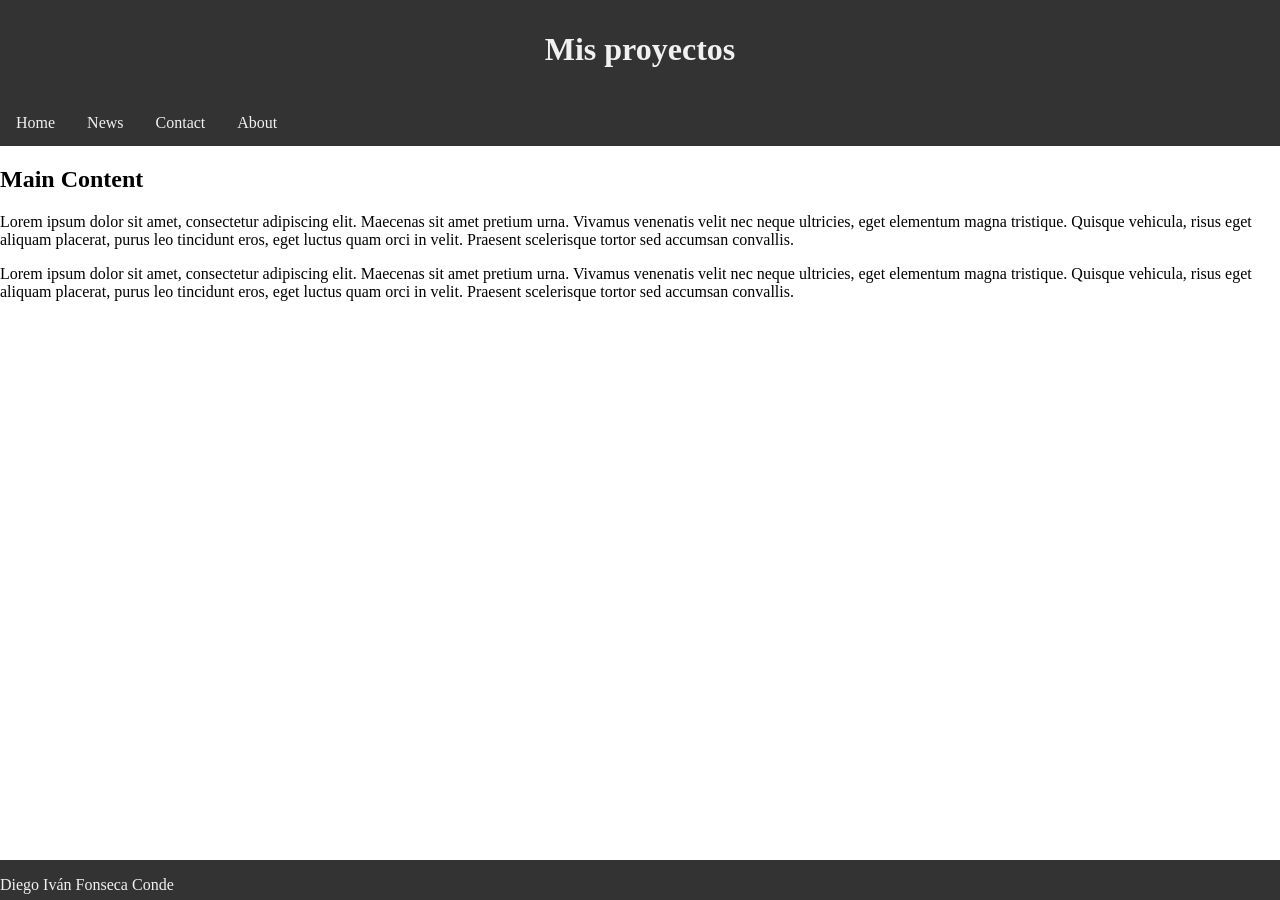
==== index.html @ 1ff80914 "Add files via upload" ====
<!DOCTYPE html>
<html>

<head>
    <meta charset="utf-8">
    <meta name="viewport" content="width=device-width, initial-scale=1">
    <link rel="stylesheet" href="style.css">
</head>

<body>

    <header>
        <h1>Mis proyectos</h1>
    </header>

    <ul class="topnav">
        <li><a href="#">Home</a></li>
        <li><a href="#">News</a></li>
        <li><a href="#">Contact</a></li>
        <li><a href="#">About</a></li>
    </ul>
    <div>
        <h2>Main Content</h2>
        <p>Lorem ipsum dolor sit amet, consectetur adipiscing elit. Maecenas sit amet pretium urna. Vivamus venenatis
            velit nec neque ultricies, eget elementum magna tristique. Quisque vehicula, risus eget aliquam placerat,
            purus leo tincidunt eros, eget luctus quam orci in velit. Praesent scelerisque tortor sed accumsan
            convallis.</p>
        <p>Lorem ipsum dolor sit amet, consectetur adipiscing elit. Maecenas sit amet pretium urna. Vivamus venenatis
            velit nec neque ultricies, eget elementum magna tristique. Quisque vehicula, risus eget aliquam placerat,
            purus leo tincidunt eros, eget luctus quam orci in velit. Praesent scelerisque tortor sed accumsan
            convallis.</p>
    </div>
    <footer>
        <p>Diego Iván Fonseca Conde</p>
    </footer>

</body>

</html>
---- style.css ----
* {
            box-sizing: border-box;
        }

        body {
            margin: 0;
            padding: 0;
        }

        header {
            background-color: #333333;
            color: #f1f1f1;
            padding: 10px;
            text-align: center;
        }

        /* Style the topnav */
        ul.topnav {
            display: flex;
            list-style-type: none;
            margin: 0;
            padding: 0;
            background-color: #333333;
        }

        /* Style links in topnav */
        ul.topnav li a {
            display: block;
            color: #f1f1f1;
            padding: 14px 16px;
            text-decoration: none;
        }

        /* Change color on hover */
        ul.topnav li a:hover {
            background-color: #dddddd;
            color: black;
        }

        /* Style the footer */
        footer {
            position: absolute;
            bottom: 0;
            width: 100%;
            height: 2.5rem;
            background-color: #333333;
            color: #f1f1f1;
            /* altura de pie de página */
        }
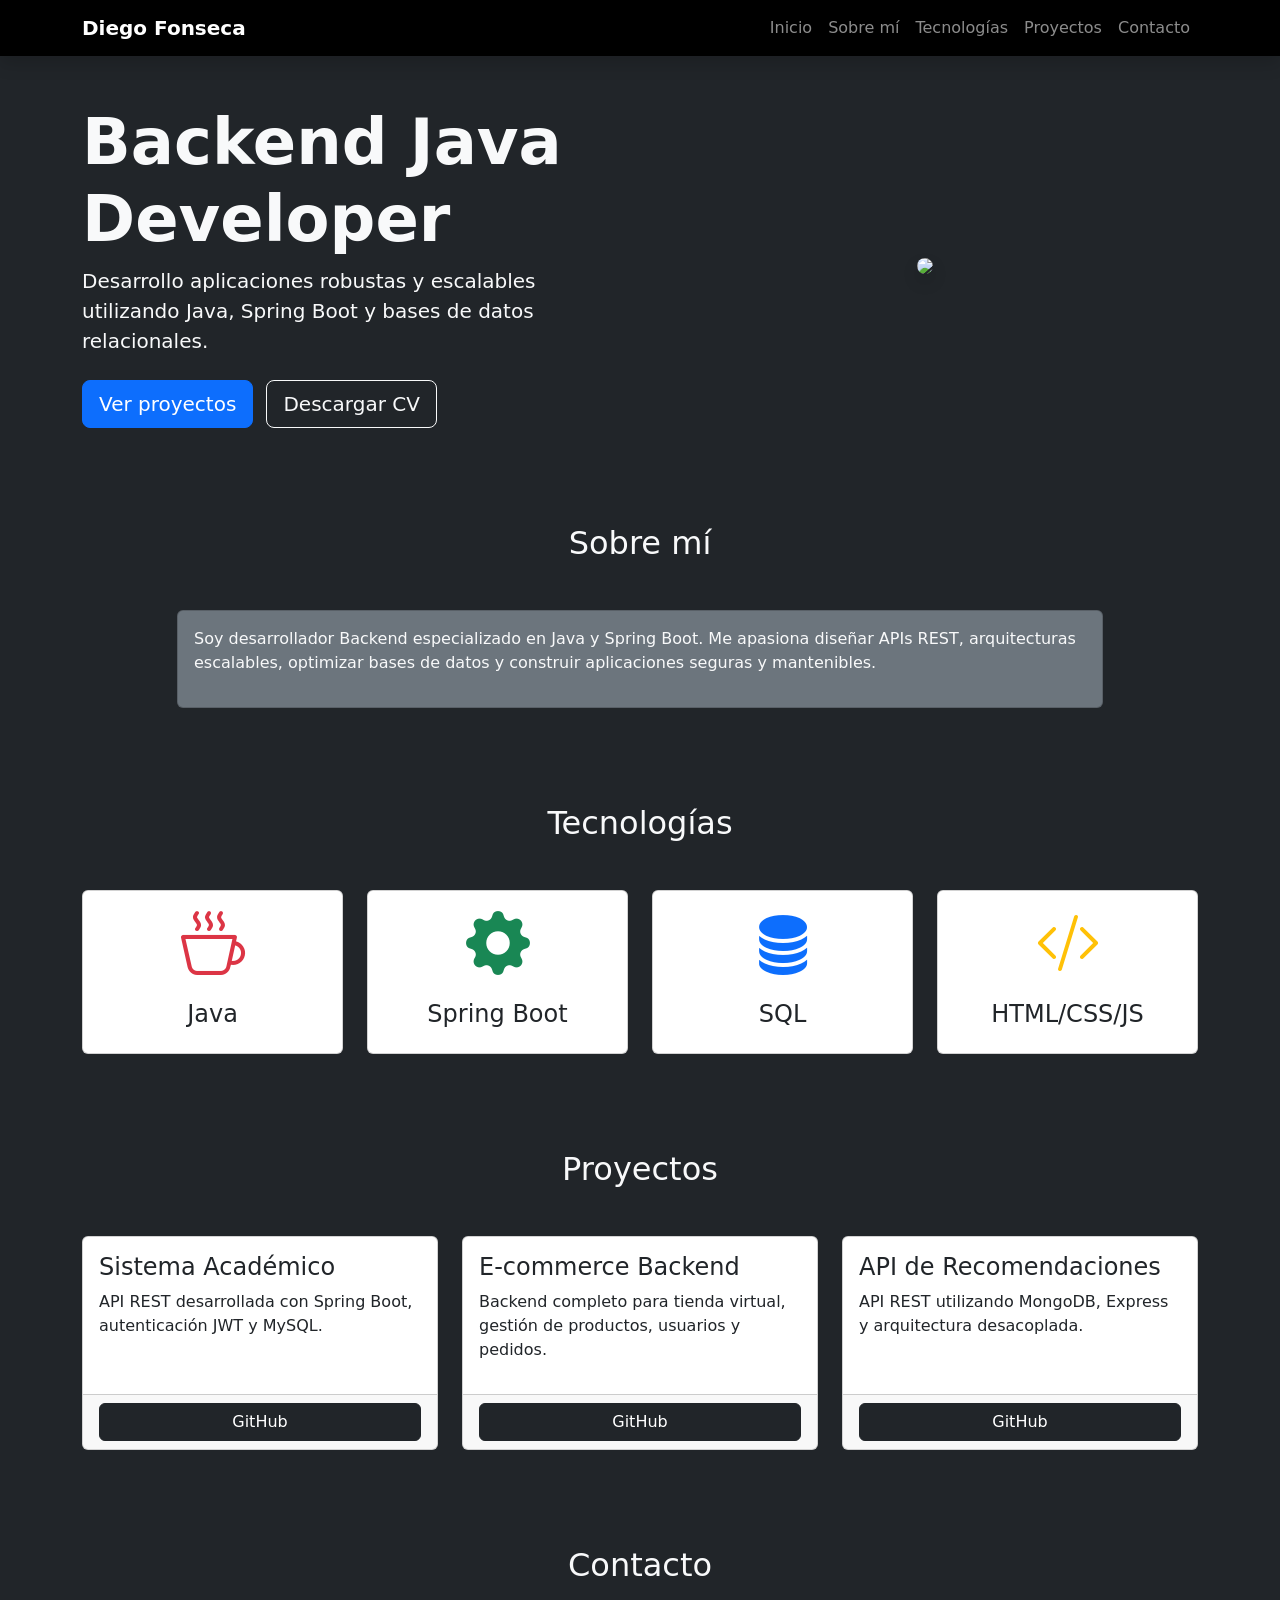
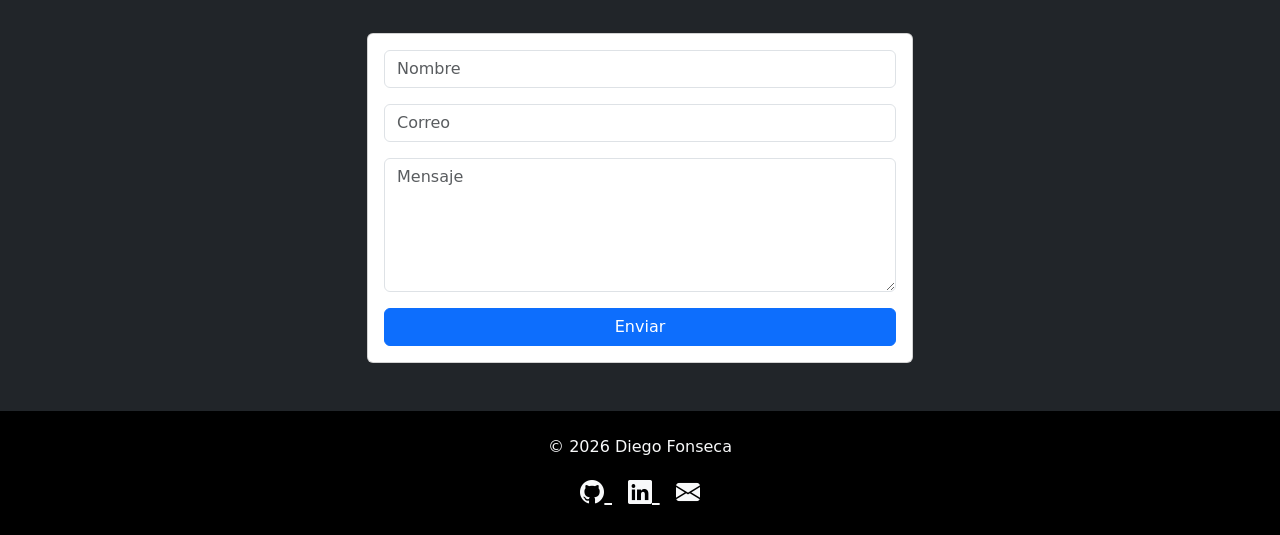
==== commit ec84837a: "prototipo 1" ====
--- a/index.html
+++ b/index.html
@@ -1,39 +1,286 @@
-<!DOCTYPE html>
-<html>
-
-<head>
-    <meta charset="utf-8">
-    <meta name="viewport" content="width=device-width, initial-scale=1">
-    <link rel="stylesheet" href="style.css">
-</head>
-
-<body>
-
-    <header>
-        <h1>Mis proyectos</h1>
-    </header>
-
-    <ul class="topnav">
-        <li><a href="#">Home</a></li>
-        <li><a href="#">News</a></li>
-        <li><a href="#">Contact</a></li>
-        <li><a href="#">About</a></li>
-    </ul>
-    <div>
-        <h2>Main Content</h2>
-        <p>Lorem ipsum dolor sit amet, consectetur adipiscing elit. Maecenas sit amet pretium urna. Vivamus venenatis
-            velit nec neque ultricies, eget elementum magna tristique. Quisque vehicula, risus eget aliquam placerat,
-            purus leo tincidunt eros, eget luctus quam orci in velit. Praesent scelerisque tortor sed accumsan
-            convallis.</p>
-        <p>Lorem ipsum dolor sit amet, consectetur adipiscing elit. Maecenas sit amet pretium urna. Vivamus venenatis
-            velit nec neque ultricies, eget elementum magna tristique. Quisque vehicula, risus eget aliquam placerat,
-            purus leo tincidunt eros, eget luctus quam orci in velit. Praesent scelerisque tortor sed accumsan
-            convallis.</p>
-    </div>
-    <footer>
-        <p>Diego Iván Fonseca Conde</p>
+<!doctype html>
+<html lang="es">
+  <head>
+    <meta charset="UTF-8" />
+    <meta name="viewport" content="width=device-width, initial-scale=1.0" />
+
+    <title>Portafolio | Backend Developer</title>
+
+    <!-- Bootstrap -->
+    <link
+      href="https://cdn.jsdelivr.net/npm/bootstrap@5.3.7/dist/css/bootstrap.min.css"
+      rel="stylesheet"
+    />
+
+    <!-- Bootstrap Icons -->
+    <link
+      rel="stylesheet"
+      href="https://cdn.jsdelivr.net/npm/bootstrap-icons@1.13.1/font/bootstrap-icons.min.css"
+    />
+  </head>
+
+  <body class="bg-dark text-light">
+    <!-- Navbar -->
+
+    <nav class="navbar navbar-expand-lg navbar-dark bg-black sticky-top shadow">
+      <div class="container">
+        <a class="navbar-brand fw-bold" href="#"> Diego Fonseca </a>
+
+        <button
+          class="navbar-toggler"
+          data-bs-toggle="collapse"
+          data-bs-target="#menu"
+        >
+          <span class="navbar-toggler-icon"></span>
+        </button>
+
+        <div class="collapse navbar-collapse" id="menu">
+          <ul class="navbar-nav ms-auto">
+            <li class="nav-item">
+              <a href="#inicio" class="nav-link">Inicio</a>
+            </li>
+
+            <li class="nav-item">
+              <a href="#sobreMi" class="nav-link">Sobre mí</a>
+            </li>
+
+            <li class="nav-item">
+              <a href="#tecnologias" class="nav-link">Tecnologías</a>
+            </li>
+
+            <li class="nav-item">
+              <a href="#proyectos" class="nav-link">Proyectos</a>
+            </li>
+
+            <li class="nav-item">
+              <a href="#contacto" class="nav-link">Contacto</a>
+            </li>
+          </ul>
+        </div>
+      </div>
+    </nav>
+
+    <!-- Hero -->
+
+    <section id="inicio" class="container py-5">
+      <div class="row align-items-center gy-5">
+        <div class="col-lg-6">
+          <h1 class="display-3 fw-bold">Backend Java Developer</h1>
+
+          <p class="lead">
+            Desarrollo aplicaciones robustas y escalables utilizando Java,
+            Spring Boot y bases de datos relacionales.
+          </p>
+
+          <div class="mt-4">
+            <a href="#proyectos" class="btn btn-primary btn-lg me-2">
+              Ver proyectos
+            </a>
+
+            <a href="assets/cv.pdf" class="btn btn-outline-light btn-lg">
+              Descargar CV
+            </a>
+          </div>
+        </div>
+
+        <div class="col-lg-6 text-center">
+          <img
+            src="assets/foto.jpg"
+            class="img-fluid rounded-circle shadow"
+            style="max-width: 300px"
+          />
+        </div>
+      </div>
+    </section>
+
+    <!-- Sobre mi -->
+
+    <section id="sobreMi" class="container py-5">
+      <h2 class="text-center mb-5">Sobre mí</h2>
+
+      <div class="row">
+        <div class="col-lg-10 mx-auto">
+          <div class="card bg-secondary text-light">
+            <div class="card-body">
+              <p>
+                Soy desarrollador Backend especializado en Java y Spring Boot.
+                Me apasiona diseñar APIs REST, arquitecturas escalables,
+                optimizar bases de datos y construir aplicaciones seguras y
+                mantenibles.
+              </p>
+            </div>
+          </div>
+        </div>
+      </div>
+    </section>
+
+    <!-- Tecnologias -->
+
+    <section id="tecnologias" class="container py-5">
+      <h2 class="text-center mb-5">Tecnologías</h2>
+
+      <div class="row g-4">
+        <div class="col-md-3">
+          <div class="card text-center h-100">
+            <div class="card-body">
+              <i class="bi bi-cup-hot display-3 text-danger"></i>
+
+              <h4 class="mt-3">Java</h4>
+            </div>
+          </div>
+        </div>
+
+        <div class="col-md-3">
+          <div class="card text-center h-100">
+            <div class="card-body">
+              <i class="bi bi-gear-fill display-3 text-success"></i>
+
+              <h4 class="mt-3">Spring Boot</h4>
+            </div>
+          </div>
+        </div>
+
+        <div class="col-md-3">
+          <div class="card text-center h-100">
+            <div class="card-body">
+              <i class="bi bi-database-fill display-3 text-primary"></i>
+
+              <h4 class="mt-3">SQL</h4>
+            </div>
+          </div>
+        </div>
+
+        <div class="col-md-3">
+          <div class="card text-center h-100">
+            <div class="card-body">
+              <i class="bi bi-code-slash display-3 text-warning"></i>
+
+              <h4 class="mt-3">HTML/CSS/JS</h4>
+            </div>
+          </div>
+        </div>
+      </div>
+    </section>
+
+    <!-- Proyectos -->
+
+    <section id="proyectos" class="container py-5">
+      <h2 class="text-center mb-5">Proyectos</h2>
+
+      <div class="row g-4">
+        <div class="col-lg-4">
+          <div class="card h-100">
+            <div class="card-body">
+              <h4>Sistema Académico</h4>
+
+              <p>
+                API REST desarrollada con Spring Boot, autenticación JWT y
+                MySQL.
+              </p>
+            </div>
+
+            <div class="card-footer">
+              <a href="#" class="btn btn-dark w-100"> GitHub </a>
+            </div>
+          </div>
+        </div>
+
+        <div class="col-lg-4">
+          <div class="card h-100">
+            <div class="card-body">
+              <h4>E-commerce Backend</h4>
+
+              <p>
+                Backend completo para tienda virtual, gestión de productos,
+                usuarios y pedidos.
+              </p>
+            </div>
+
+            <div class="card-footer">
+              <a href="#" class="btn btn-dark w-100"> GitHub </a>
+            </div>
+          </div>
+        </div>
+
+        <div class="col-lg-4">
+          <div class="card h-100">
+            <div class="card-body">
+              <h4>API de Recomendaciones</h4>
+
+              <p>
+                API REST utilizando MongoDB, Express y arquitectura desacoplada.
+              </p>
+            </div>
+
+            <div class="card-footer">
+              <a href="#" class="btn btn-dark w-100"> GitHub </a>
+            </div>
+          </div>
+        </div>
+      </div>
+    </section>
+
+    <!-- Contacto -->
+
+    <section id="contacto" class="container py-5">
+      <h2 class="text-center mb-5">Contacto</h2>
+
+      <div class="row justify-content-center">
+        <div class="col-lg-6">
+          <div class="card">
+            <div class="card-body">
+              <form id="formulario">
+                <div class="mb-3">
+                  <input class="form-control" placeholder="Nombre" required />
+                </div>
+
+                <div class="mb-3">
+                  <input
+                    type="email"
+                    class="form-control"
+                    placeholder="Correo"
+                    required
+                  />
+                </div>
+
+                <div class="mb-3">
+                  <textarea
+                    class="form-control"
+                    rows="5"
+                    placeholder="Mensaje"
+                  ></textarea>
+                </div>
+
+                <button class="btn btn-primary w-100">Enviar</button>
+              </form>
+            </div>
+          </div>
+        </div>
+      </div>
+    </section>
+
+    <footer class="bg-black py-4">
+      <div class="container text-center">
+        <p>© 2026 Diego Fonseca</p>
+
+        <div>
+          <a href="#" class="text-light fs-4 me-3">
+            <i class="bi bi-github"></i>
+          </a>
+
+          <a href="#" class="text-light fs-4 me-3">
+            <i class="bi bi-linkedin"></i>
+          </a>
+
+          <a href="#" class="text-light fs-4">
+            <i class="bi bi-envelope-fill"></i>
+          </a>
+        </div>
+      </div>
     </footer>
 
-</body>
-
-</html>+    <script src="https://cdn.jsdelivr.net/npm/bootstrap@5.3.7/dist/js/bootstrap.bundle.min.js"></script>
+
+    <script src="js/app.js"></script>
+  </body>
+</html>
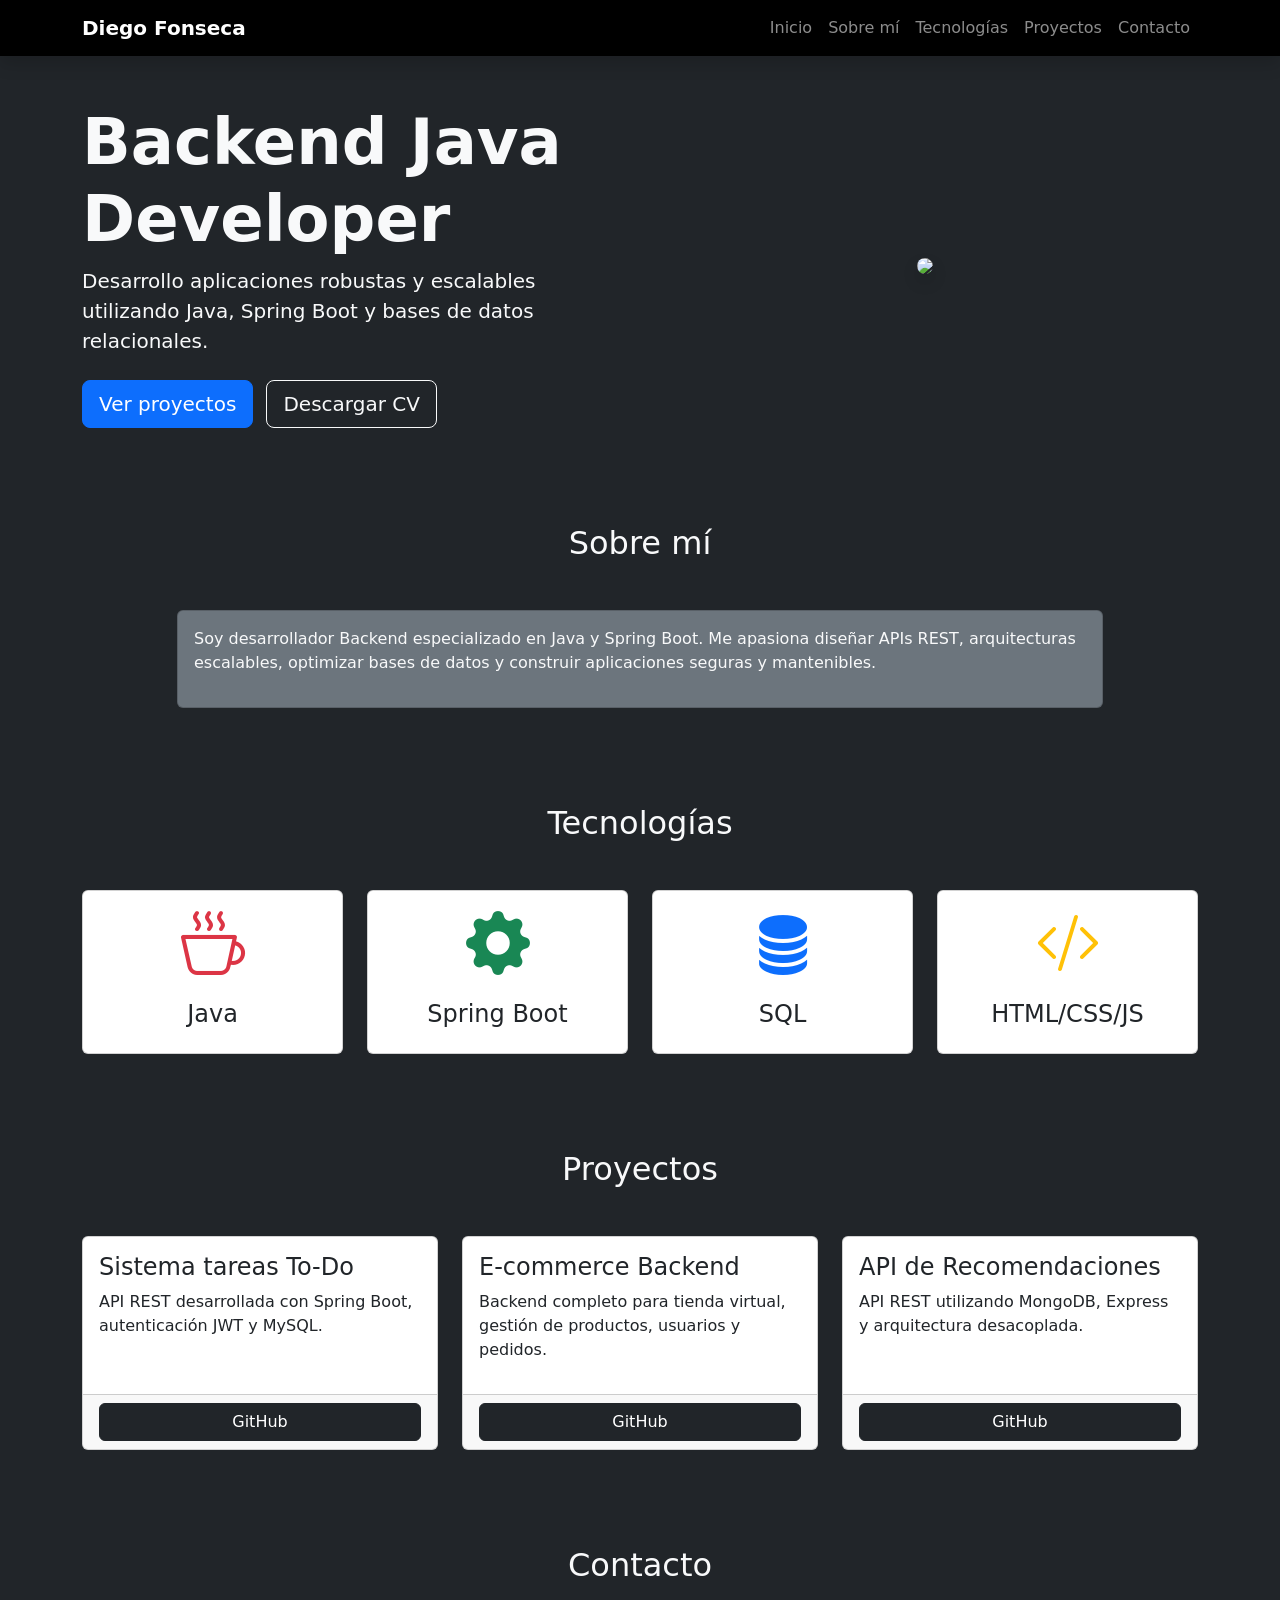
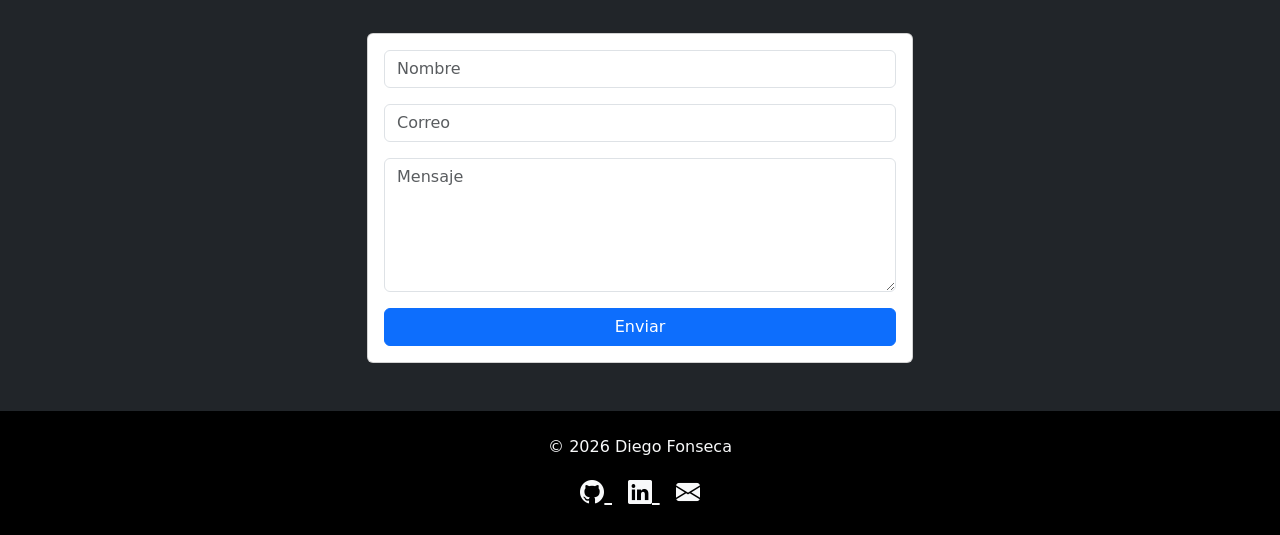
==== commit 6255e8e8: "prototipo 2" ====
--- a/index.html
+++ b/index.html
@@ -171,7 +171,7 @@
         <div class="col-lg-4">
           <div class="card h-100">
             <div class="card-body">
-              <h4>Sistema Académico</h4>
+              <h4>Sistema tareas To-Do</h4>
 
               <p>
                 API REST desarrollada con Spring Boot, autenticación JWT y
@@ -180,7 +180,7 @@
             </div>
 
             <div class="card-footer">
-              <a href="#" class="btn btn-dark w-100"> GitHub </a>
+              <a href="https://difctechnology.github.io/taller-todo/" class="btn btn-dark w-100"> GitHub </a>
             </div>
           </div>
         </div>
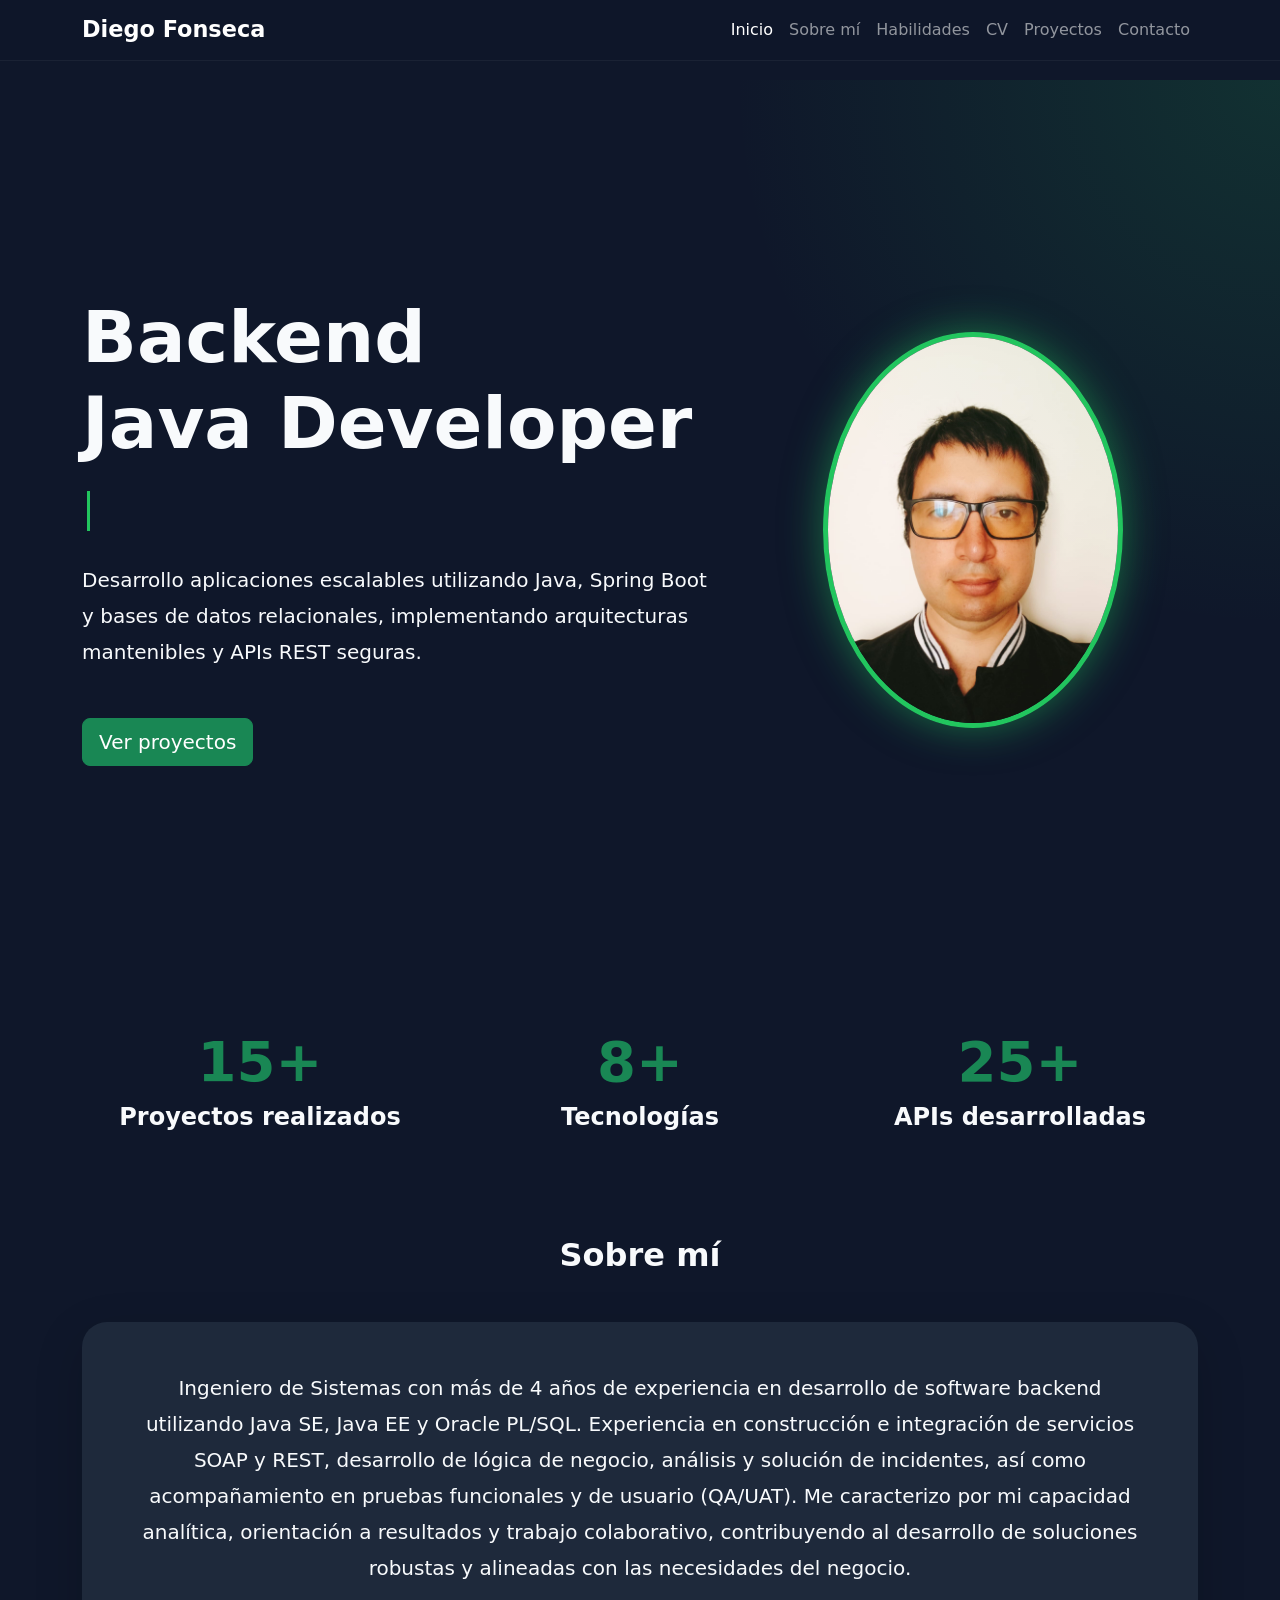
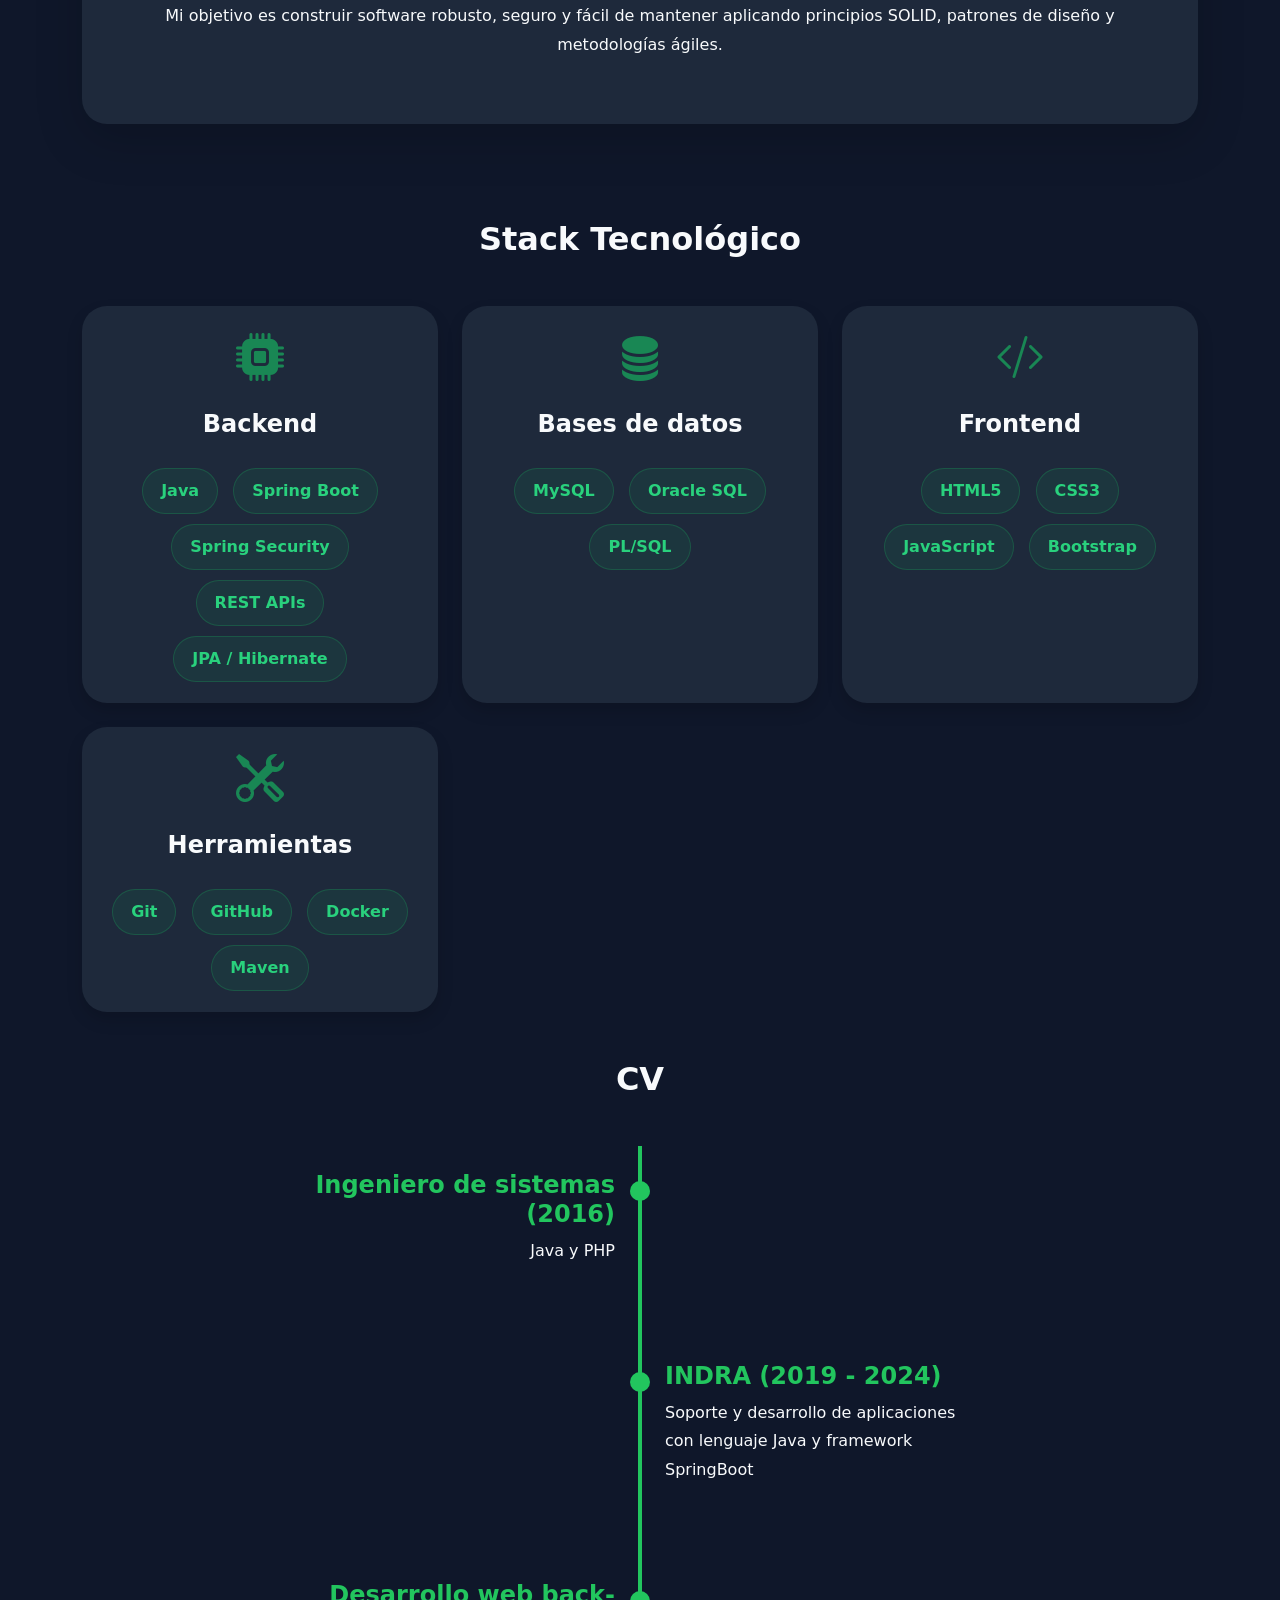
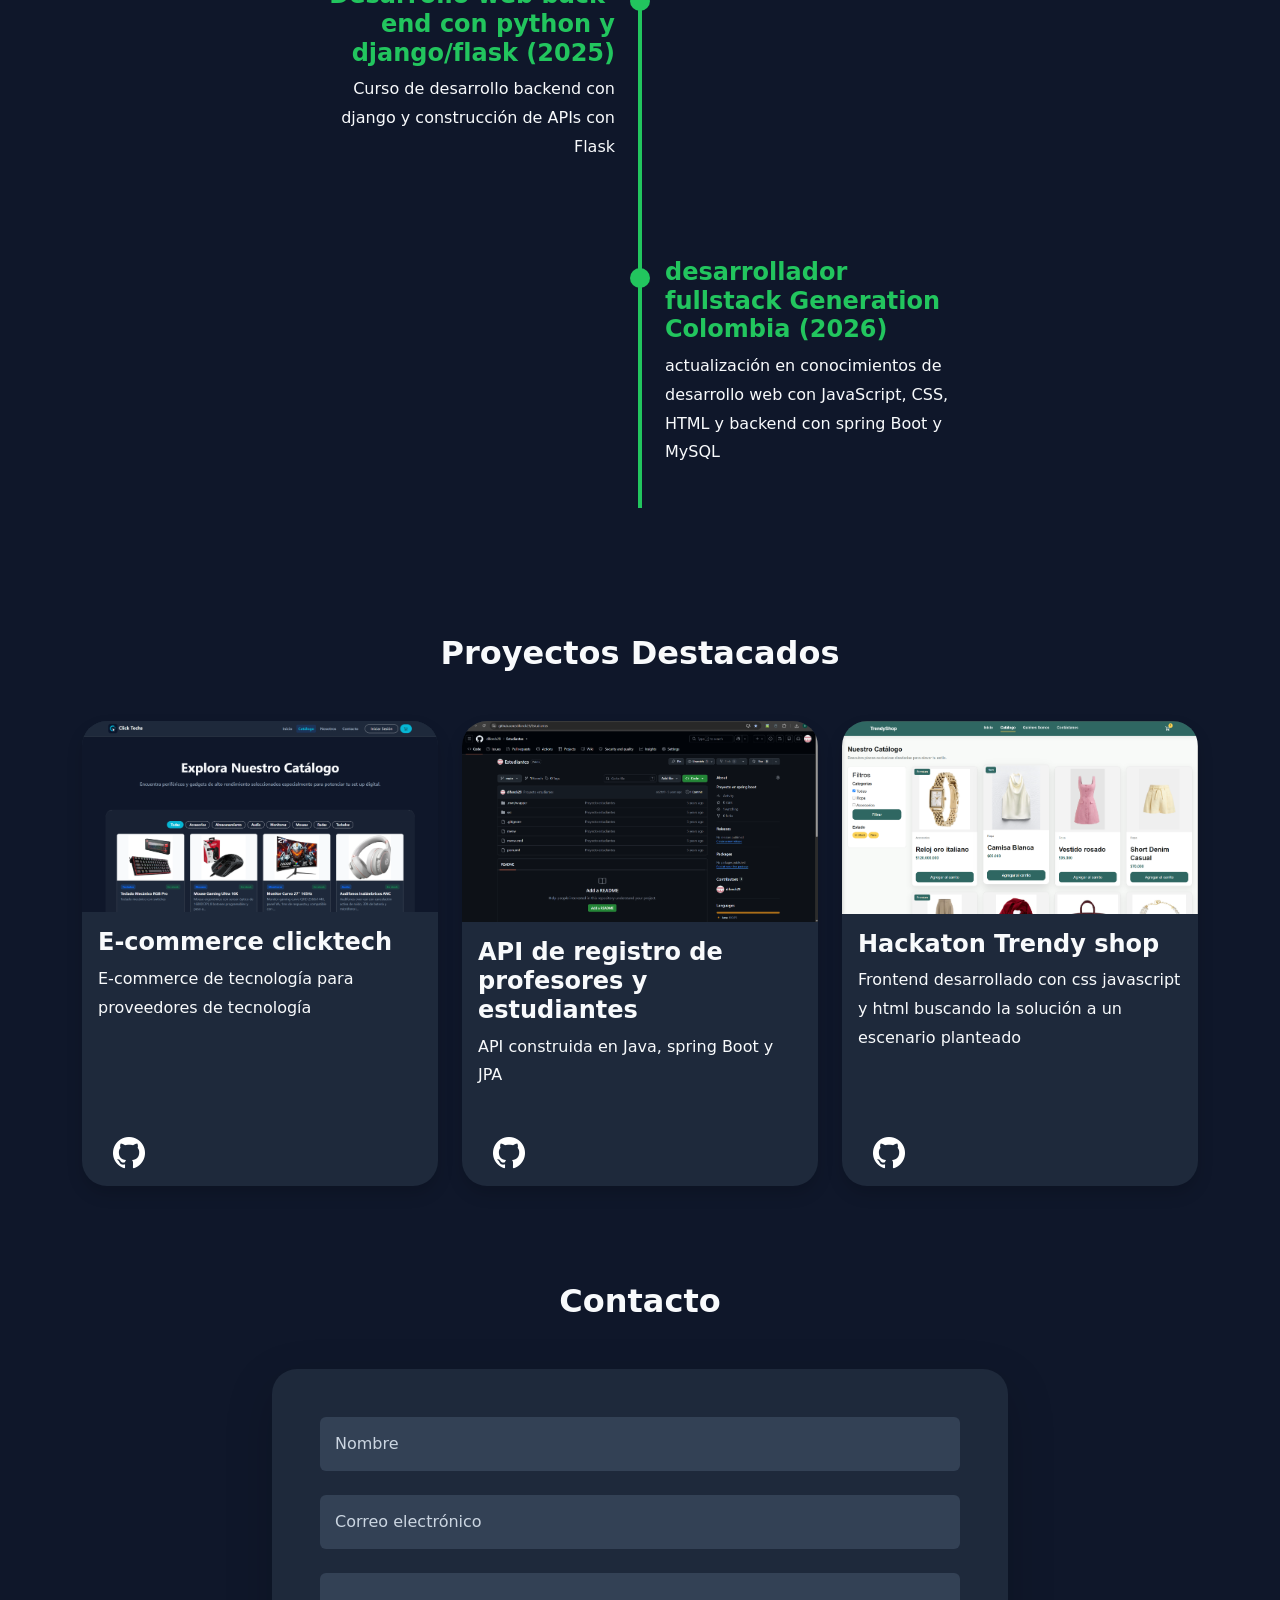
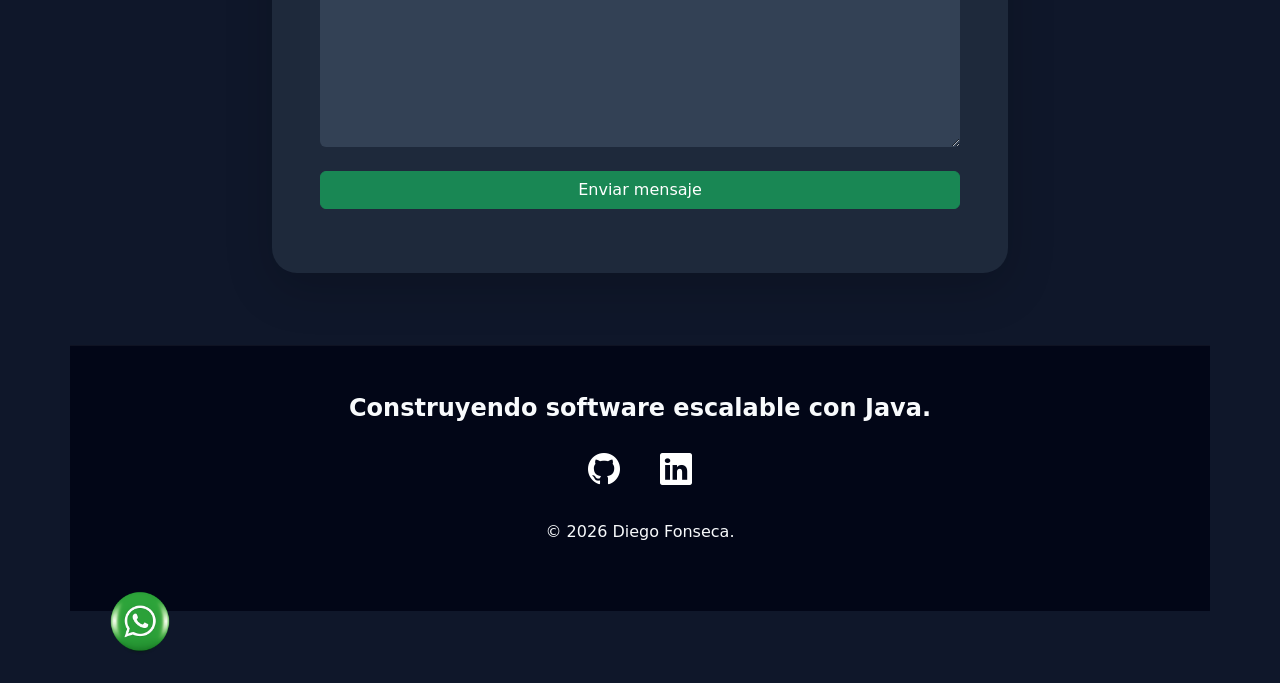
==== commit 08ee5abd: "modificación portafolio" ====
--- a/index.html
+++ b/index.html
@@ -3,8 +3,7 @@
   <head>
     <meta charset="UTF-8" />
     <meta name="viewport" content="width=device-width, initial-scale=1.0" />
-
-    <title>Portafolio | Backend Developer</title>
+    <title>Diego Fonseca | Backend Java Developer</title>
 
     <!-- Bootstrap -->
     <link
@@ -17,17 +16,23 @@
       rel="stylesheet"
       href="https://cdn.jsdelivr.net/npm/bootstrap-icons@1.13.1/font/bootstrap-icons.min.css"
     />
+
+    <!-- CSS -->
+    <link rel="stylesheet" href="css/style.css" />
   </head>
 
-  <body class="bg-dark text-light">
-    <!-- Navbar -->
-
-    <nav class="navbar navbar-expand-lg navbar-dark bg-black sticky-top shadow">
+  <body>
+    <!--=================================
+                    NAVBAR
+    ==================================-->
+
+    <nav class="navbar navbar-expand-lg navbar-dark fixed-top" id="navbar">
       <div class="container">
-        <a class="navbar-brand fw-bold" href="#"> Diego Fonseca </a>
+        <a class="navbar-brand fw-bold" href="#inicio"> Diego Fonseca </a>
 
         <button
           class="navbar-toggler"
+          type="button"
           data-bs-toggle="collapse"
           data-bs-target="#menu"
         >
@@ -37,250 +42,487 @@
         <div class="collapse navbar-collapse" id="menu">
           <ul class="navbar-nav ms-auto">
             <li class="nav-item">
-              <a href="#inicio" class="nav-link">Inicio</a>
+              <a href="#inicio" class="nav-link"> Inicio </a>
             </li>
 
             <li class="nav-item">
-              <a href="#sobreMi" class="nav-link">Sobre mí</a>
+              <a href="#sobre-mi" class="nav-link"> Sobre mí </a>
             </li>
 
             <li class="nav-item">
-              <a href="#tecnologias" class="nav-link">Tecnologías</a>
+              <a href="#habilidades" class="nav-link"> Habilidades </a>
             </li>
 
             <li class="nav-item">
-              <a href="#proyectos" class="nav-link">Proyectos</a>
+              <a href="#roadmap" class="nav-link"> CV </a>
             </li>
 
             <li class="nav-item">
-              <a href="#contacto" class="nav-link">Contacto</a>
+              <a href="#proyectos" class="nav-link"> Proyectos </a>
+            </li>
+
+            <li class="nav-item">
+              <a href="#contacto" class="nav-link"> Contacto </a>
             </li>
           </ul>
         </div>
       </div>
     </nav>
 
-    <!-- Hero -->
-
-    <section id="inicio" class="container py-5">
-      <div class="row align-items-center gy-5">
-        <div class="col-lg-6">
-          <h1 class="display-3 fw-bold">Backend Java Developer</h1>
-
-          <p class="lead">
-            Desarrollo aplicaciones robustas y escalables utilizando Java,
-            Spring Boot y bases de datos relacionales.
+    <!--=================================
+                    HERO
+    ==================================-->
+
+    <section id="inicio" class="hero d-flex align-items-center">
+      <div class="container">
+        <div class="row align-items-center gy-5">
+          <div class="col-lg-7">
+            <h1 class="display-2 fw-bold">
+              Backend <br />
+              Java Developer
+            </h1>
+
+            <h3 class="text-success mt-4">
+              <span id="typing"></span>
+            </h3>
+
+            <p class="lead mt-4">
+              Desarrollo aplicaciones escalables utilizando Java, Spring Boot y
+              bases de datos relacionales, implementando arquitecturas
+              mantenibles y APIs REST seguras.
+            </p>
+
+            <div class="mt-5">
+              <a href="#proyectos" class="btn btn-success btn-lg me-3">
+                Ver proyectos
+              </a>
+
+              <a
+                href="assets/cv.pdf"
+                class="btn btn-outline-light btn-lg"
+                id="botonCV"
+              >
+                Descargar CV
+              </a>
+            </div>
+          </div>
+
+          <div class="col-lg-5 text-center">
+            <img
+              src="assets/img/foto_perfil.jpeg"
+              alt="Foto perfil"
+              class="img-fluid foto-perfil"
+            />
+          </div>
+        </div>
+      </div>
+    </section>
+
+    <!--=================================
+                ESTADÍSTICAS
+    ==================================-->
+
+    <section class="container py-5 animacion">
+      <div class="row text-center g-4">
+        <div class="col-md-4">
+          <h1 id="proyectos-contador" class="display-4 text-success">0</h1>
+
+          <h4>Proyectos realizados</h4>
+        </div>
+
+        <div class="col-md-4">
+          <h1 id="tecnologias-contador" class="display-4 text-success">0</h1>
+
+          <h4>Tecnologías</h4>
+        </div>
+
+        <div class="col-md-4">
+          <h1 id="apis-contador" class="display-4 text-success">0</h1>
+
+          <h4>APIs desarrolladas</h4>
+        </div>
+      </div>
+    </section>
+
+    <!--=================================
+                SOBRE MI
+    ==================================-->
+
+    <section id="sobre-mi" class="container py-5 animacion">
+      <div class="text-center mb-5">
+        <h2 class="fw-bold">Sobre mí</h2>
+      </div>
+
+      <div class="card shadow-lg border-0">
+        <div class="card-body p-5">
+          <p class="lead text-center">
+            Ingeniero de Sistemas con más de 4 años de experiencia en desarrollo
+            de software backend utilizando Java SE, Java EE y Oracle PL/SQL.
+            Experiencia en construcción e integración de servicios SOAP y REST,
+            desarrollo de lógica de negocio, análisis y solución de incidentes,
+            así como acompañamiento en pruebas funcionales y de usuario
+            (QA/UAT). Me caracterizo por mi capacidad analítica, orientación a
+            resultados y trabajo colaborativo, contribuyendo al desarrollo de
+            soluciones robustas y alineadas con las necesidades del negocio.
           </p>
 
-          <div class="mt-4">
-            <a href="#proyectos" class="btn btn-primary btn-lg me-2">
-              Ver proyectos
-            </a>
-
-            <a href="assets/cv.pdf" class="btn btn-outline-light btn-lg">
-              Descargar CV
-            </a>
-          </div>
-        </div>
-
-        <div class="col-lg-6 text-center">
-          <img
-            src="assets/foto.jpg"
-            class="img-fluid rounded-circle shadow"
-            style="max-width: 300px"
-          />
+          <p class="text-center">
+            Mi objetivo es construir software robusto, seguro y fácil de
+            mantener aplicando principios SOLID, patrones de diseño y
+            metodologías ágiles.
+          </p>
         </div>
       </div>
     </section>
 
-    <!-- Sobre mi -->
-
-    <section id="sobreMi" class="container py-5">
-      <h2 class="text-center mb-5">Sobre mí</h2>
-
-      <div class="row">
-        <div class="col-lg-10 mx-auto">
-          <div class="card bg-secondary text-light">
+    <!--=================================
+            HABILIDADES
+==================================-->
+
+    <section id="habilidades" class="container py-5 animacion">
+      <h2 class="text-center fw-bold mb-5">Stack Tecnológico</h2>
+
+      <div class="row g-4">
+        <!-- BACKEND -->
+
+        <div class="col-lg-4">
+          <div class="card skill-card h-100 shadow">
+            <div class="card-body text-center">
+              <i class="bi bi-cpu-fill skill-icon"></i>
+
+              <h4 class="mt-3">Backend</h4>
+
+              <div class="mt-4">
+                <span class="skill-badge"> Java </span>
+
+                <span class="skill-badge"> Spring Boot </span>
+
+                <span class="skill-badge"> Spring Security </span>
+
+                <span class="skill-badge"> REST APIs </span>
+
+                <span class="skill-badge"> JPA / Hibernate </span>
+              </div>
+            </div>
+          </div>
+        </div>
+
+        <!-- BASES DE DATOS -->
+
+        <div class="col-lg-4">
+          <div class="card skill-card h-100 shadow">
+            <div class="card-body text-center">
+              <i class="bi bi-database-fill skill-icon"></i>
+
+              <h4 class="mt-3">Bases de datos</h4>
+
+              <div class="mt-4">
+                <span class="skill-badge"> MySQL </span>
+
+                <span class="skill-badge"> Oracle SQL </span>
+
+                <span class="skill-badge"> PL/SQL </span>
+              </div>
+            </div>
+          </div>
+        </div>
+
+        <!-- FRONTEND -->
+
+        <div class="col-lg-4">
+          <div class="card skill-card h-100 shadow">
+            <div class="card-body text-center">
+              <i class="bi bi-code-slash skill-icon"></i>
+
+              <h4 class="mt-3">Frontend</h4>
+
+              <div class="mt-4">
+                <span class="skill-badge"> HTML5 </span>
+
+                <span class="skill-badge"> CSS3 </span>
+
+                <span class="skill-badge"> JavaScript </span>
+
+                <span class="skill-badge"> Bootstrap </span>
+              </div>
+            </div>
+          </div>
+        </div>
+
+        <!-- HERRAMIENTAS -->
+
+        <div class="col-lg-4">
+          <div class="card skill-card h-100 shadow">
+            <div class="card-body text-center">
+              <i class="bi bi-tools skill-icon"></i>
+
+              <h4 class="mt-3">Herramientas</h4>
+
+              <div class="mt-4">
+                <span class="skill-badge"> Git </span>
+
+                <span class="skill-badge"> GitHub </span>
+
+                <span class="skill-badge"> Docker </span>
+
+                <span class="skill-badge"> Maven </span>
+              </div>
+            </div>
+          </div>
+        </div>
+
+    <!--=================================
+                    ROADMAP
+    ==================================-->
+
+    <section id="roadmap" class="container py-5 animacion">
+      <h2 class="text-center fw-bold mb-5">CV</h2>
+
+      <div class="timeline">
+        <div class="timeline-item">
+          <h4>Ingeniero de sistemas (2016)</h4>
+          <p>Java y PHP</p>
+        </div>
+
+        <div class="timeline-item">
+          <h4>INDRA (2019 - 2024)</h4>
+          <p>
+            Soporte y desarrollo de aplicaciones con lenguaje Java y framework
+            SpringBoot
+          </p>
+        </div>
+
+        <div class="timeline-item">
+          <h4>Desarrollo web back-end con python y django/flask (2025)</h4>
+          <p>
+            Curso de desarrollo backend con django y construcción de APIs con
+            Flask
+          </p>
+        </div>
+
+        <div class="timeline-item">
+          <h4>desarrollador fullstack Generation Colombia (2026)</h4>
+          <p>
+            actualización en conocimientos de desarrollo web con JavaScript,
+            CSS, HTML y backend con spring Boot y MySQL
+          </p>
+        </div>
+      </div>
+    </section>
+
+    <!--=================================
+                    PROYECTOS
+    ==================================-->
+
+    <section id="proyectos" class="container py-5 animacion">
+      <h2 class="text-center fw-bold mb-5">Proyectos Destacados</h2>
+
+      <div class="row g-4">
+        <!-- PROYECTO 1 -->
+
+        <div class="col-lg-4">
+          <div class="card proyecto shadow h-100">
+            <img src="assets/img/clicktech.png" class="card-img-top" alt="Proyecto" />
+
             <div class="card-body">
+              <h4>E-commerce clicktech</h4>
+
+              <p>E-commerce de tecnología para proveedores de tecnología</p>
+            </div>
+
+            <div class="card-footer">
+              <a
+                href="https://github.com/difcTechnology/Click_tech"
+                class="icono"
+              >
+                <i class="bi bi-github"></i>
+              </a>
+            </div>
+          </div>
+        </div>
+
+        <!-- PROYECTO 2 -->
+
+        <div class="col-lg-4">
+          <div class="card proyecto shadow h-100">
+            <img
+              src="assets/img/estudiantes.png"
+              class="card-img-top"
+              alt="Proyecto"
+            />
+
+            <div class="card-body">
+              <h4>API de registro de profesores y estudiantes</h4>
+
+              <p>API construida en Java, spring Boot y JPA</p>
+            </div>
+
+            <div class="card-footer">
+              <a
+                href="https://github.com/difcTechnology/Click_tech"
+                class="icono"
+              >
+                <i class="bi bi-github"></i>
+              </a>
+            </div>
+          </div>
+        </div>
+
+        <!-- PROYECTO 3 -->
+
+        <div class="col-lg-4">
+          <div class="card proyecto shadow h-100">
+            <img src="assets/img/trendyshop.png" class="card-img-top" alt="Proyecto" />
+
+            <div class="card-body">
+              <h4>Hackaton Trendy shop</h4>
+
               <p>
-                Soy desarrollador Backend especializado en Java y Spring Boot.
-                Me apasiona diseñar APIs REST, arquitecturas escalables,
-                optimizar bases de datos y construir aplicaciones seguras y
-                mantenibles.
+                Frontend desarrollado con css javascript y html buscando la
+                solución a un escenario planteado
               </p>
             </div>
+
+            <div class="card-footer">
+              <a
+                href="https://github.com/difcTechnology/Click_tech"
+                class="icono"
+              >
+                <i class="bi bi-github"></i>
+              </a>
+            </div>
           </div>
         </div>
       </div>
     </section>
 
-    <!-- Tecnologias -->
-
-    <section id="tecnologias" class="container py-5">
-      <h2 class="text-center mb-5">Tecnologías</h2>
-
-      <div class="row g-4">
-        <div class="col-md-3">
-          <div class="card text-center h-100">
-            <div class="card-body">
-              <i class="bi bi-cup-hot display-3 text-danger"></i>
-
-              <h4 class="mt-3">Java</h4>
-            </div>
-          </div>
-        </div>
-
-        <div class="col-md-3">
-          <div class="card text-center h-100">
-            <div class="card-body">
-              <i class="bi bi-gear-fill display-3 text-success"></i>
-
-              <h4 class="mt-3">Spring Boot</h4>
-            </div>
-          </div>
-        </div>
-
-        <div class="col-md-3">
-          <div class="card text-center h-100">
-            <div class="card-body">
-              <i class="bi bi-database-fill display-3 text-primary"></i>
-
-              <h4 class="mt-3">SQL</h4>
-            </div>
-          </div>
-        </div>
-
-        <div class="col-md-3">
-          <div class="card text-center h-100">
-            <div class="card-body">
-              <i class="bi bi-code-slash display-3 text-warning"></i>
-
-              <h4 class="mt-3">HTML/CSS/JS</h4>
-            </div>
-          </div>
-        </div>
-      </div>
-    </section>
-
-    <!-- Proyectos -->
-
-    <section id="proyectos" class="container py-5">
-      <h2 class="text-center mb-5">Proyectos</h2>
-
-      <div class="row g-4">
-        <div class="col-lg-4">
-          <div class="card h-100">
-            <div class="card-body">
-              <h4>Sistema tareas To-Do</h4>
-
-              <p>
-                API REST desarrollada con Spring Boot, autenticación JWT y
-                MySQL.
-              </p>
-            </div>
-
-            <div class="card-footer">
-              <a href="https://difctechnology.github.io/taller-todo/" class="btn btn-dark w-100"> GitHub </a>
-            </div>
-          </div>
-        </div>
-
-        <div class="col-lg-4">
-          <div class="card h-100">
-            <div class="card-body">
-              <h4>E-commerce Backend</h4>
-
-              <p>
-                Backend completo para tienda virtual, gestión de productos,
-                usuarios y pedidos.
-              </p>
-            </div>
-
-            <div class="card-footer">
-              <a href="#" class="btn btn-dark w-100"> GitHub </a>
-            </div>
-          </div>
-        </div>
-
-        <div class="col-lg-4">
-          <div class="card h-100">
-            <div class="card-body">
-              <h4>API de Recomendaciones</h4>
-
-              <p>
-                API REST utilizando MongoDB, Express y arquitectura desacoplada.
-              </p>
-            </div>
-
-            <div class="card-footer">
-              <a href="#" class="btn btn-dark w-100"> GitHub </a>
-            </div>
-          </div>
-        </div>
-      </div>
-    </section>
-
-    <!-- Contacto -->
-
-    <section id="contacto" class="container py-5">
-      <h2 class="text-center mb-5">Contacto</h2>
+    <!--=================================
+                    CONTACTO
+    ==================================-->
+
+    <section id="contacto" class="container py-5 animacion">
+      <h2 class="text-center fw-bold mb-5">Contacto</h2>
 
       <div class="row justify-content-center">
-        <div class="col-lg-6">
-          <div class="card">
-            <div class="card-body">
-              <form id="formulario">
-                <div class="mb-3">
-                  <input class="form-control" placeholder="Nombre" required />
+        <div class="col-lg-8">
+          <div class="card shadow-lg">
+            <div class="card-body p-5">
+              <form id="contact-form">
+                <div class="mb-4">
+                  <input
+                    type="text"
+                    class="form-control"
+                    placeholder="Nombre"
+                    required
+                    id="firstName" name="fi-sender-firstName"
+                  />
                 </div>
 
-                <div class="mb-3">
+                <div class="mb-4">
                   <input
                     type="email"
                     class="form-control"
-                    placeholder="Correo"
+                    placeholder="Correo electrónico"
                     required
+                    id="email" name="fi-sender-email"
                   />
                 </div>
 
-                <div class="mb-3">
+                <div class="mb-4">
                   <textarea
                     class="form-control"
-                    rows="5"
+                    rows="6"
                     placeholder="Mensaje"
-                  ></textarea>
+                    required
+                    id="message" name="fi-text-message"
+                  >
+                  </textarea>
                 </div>
 
-                <button class="btn btn-primary w-100">Enviar</button>
+                <button class="btn btn-success w-100" type="submit">Enviar mensaje</button>
               </form>
+               <p id="form-status"></p> 
             </div>
           </div>
         </div>
       </div>
     </section>
 
-    <footer class="bg-black py-4">
-      <div class="container text-center">
-        <p>© 2026 Diego Fonseca</p>
-
-        <div>
-          <a href="#" class="text-light fs-4 me-3">
-            <i class="bi bi-github"></i>
-          </a>
-
-          <a href="#" class="text-light fs-4 me-3">
-            <i class="bi bi-linkedin"></i>
-          </a>
-
-          <a href="#" class="text-light fs-4">
-            <i class="bi bi-envelope-fill"></i>
-          </a>
-        </div>
-      </div>
+    <!--=================================
+                    FOOTER
+    ==================================-->
+
+    <footer class="py-5 text-center">
+      <h4>Construyendo software escalable con Java.</h4>
+
+      <div class="mt-4">
+        <a href="https://github.com/difcTechnology" class="icono">
+          <i class="bi bi-github"></i>
+        </a>
+
+        <a
+          href="https://www.linkedin.com/in/diego-fonseca-backend-developer"
+          class="icono"
+        >
+          <i class="bi bi-linkedin"></i>
+        </a>
+      </div>
+
+      <p class="mt-4">© 2026 Diego Fonseca.</p>
     </footer>
 
+    <!--=================================
+                BOTÓN ARRIBA
+    ==================================-->
+
+    <button id="volver-arriba" class="btn btn-success rounded-circle">
+      <i class="bi bi-arrow-up"></i>
+    </button>
+    <a href="https://api.whatsapp.com/send?phone=573012679336&text=Hola,%20quiero%20realizar%20una%20compra" target="_blank">
+  <img src="assets/img/whatsapp2.png" alt="WhatsApp"  id="wathsapp">
+</a>
+
+    <!-- Bootstrap -->
+
     <script src="https://cdn.jsdelivr.net/npm/bootstrap@5.3.7/dist/js/bootstrap.bundle.min.js"></script>
 
+    <!-- JavaScript -->
+
     <script src="js/app.js"></script>
+    <script src="https://forminit.com/sdk/v1/forminit.js"></script>
+  <script>
+    const forminit = new Forminit();
+    const FORM_ID = 'h8yfjgj7ae4';
+
+    const form = document.getElementById('contact-form');
+    const status = document.getElementById('form-status');
+    let correo = document.getElementById('email');
+    const button = form.querySelector('button[type="submit"]');
+
+    form.addEventListener('submit', async function(event) {
+      event.preventDefault();
+      
+      status.textContent = 'Sending...';
+      status.className = 'status-loading';
+      button.disabled = true;
+      button.textContent = 'Sending...';
+
+      const formData = new FormData(form);
+      const { data, error } = await forminit.submit(FORM_ID, formData);
+
+      button.disabled = false;
+      button.textContent = 'Send Message';
+
+      if (error) {
+        status.textContent = error.message;
+        status.className = 'status-error';
+        return;
+      }
+
+      status.textContent = 'Message sent successfully!';
+      status.className = 'status-success';
+      form.reset();
+    });
+  </script>
   </body>
 </html>
--- a/css/style.css
+++ b/css/style.css
@@ -0,0 +1,700 @@
+/*==============================
+            GENERAL
+===============================*/
+
+html {
+    scroll-behavior: smooth;
+}
+
+body {
+    background-color: #0f172a;
+    color: #f8fafc;
+    overflow-x: hidden;
+    padding-top: 80px;
+}
+
+section {
+    padding-top: 80px;
+    padding-bottom: 80px;
+}
+
+h1,
+h2,
+h3,
+h4,
+h5 {
+    font-weight: 700;
+}
+
+p {
+    line-height: 1.8;
+}
+
+
+/*==============================
+            NAVBAR
+===============================*/
+
+#navbar {
+    background: rgba(15, 23, 42, 0.90);
+    backdrop-filter: blur(10px);
+    transition: all .4s ease;
+    border-bottom: 1px solid rgba(255, 255, 255, .05);
+}
+
+#navbar.scrolled {
+    box-shadow: 0 10px 30px rgba(0, 0, 0, .4);
+}
+
+.navbar-brand {
+    font-size: 1.4rem;
+    transition: .3s;
+}
+
+.nav-link {
+    transition: .3s;
+}
+
+.nav-link:hover {
+    color: #22c55e !important;
+}
+
+
+/*==============================
+                HERO
+===============================*/
+
+.hero {
+    min-height: 100vh;
+    position: relative;
+}
+
+.hero::before {
+
+    content: "";
+
+    position: absolute;
+
+    top: 0;
+    left: 0;
+
+    width: 100%;
+    height: 100%;
+
+    background:
+        radial-gradient(circle at top right,
+            rgba(34, 197, 94, .15),
+            transparent 35%);
+
+    pointer-events: none;
+
+}
+
+
+.hero h1 {
+
+    line-height: 1.2;
+
+}
+
+#typing {
+
+    min-height: 40px;
+    display: inline-block;
+    border-right: 3px solid #22c55e;
+    padding-right: 5px;
+
+}
+
+
+.foto-perfil {
+
+    width: 300px;
+    max-width: 100%;
+    border-radius: 50%;
+    border: 5px solid #22c55e;
+    box-shadow:
+        0 0 40px rgba(34, 197, 94, .5);
+
+    transition: .5s ease;
+
+}
+
+
+.foto-perfil:hover {
+
+    transform:
+        translateY(-15px);
+
+    box-shadow:
+        0 0 60px rgba(34, 197, 94, .8);
+
+}
+
+
+/*==============================
+            BOTONES
+===============================*/
+
+.btn {
+
+    transition: .3s ease;
+
+}
+
+.btn:hover {
+
+    transform: translateY(-4px);
+
+}
+
+
+/*==============================
+            CARDS
+===============================*/
+
+.card {
+
+    border: none;
+    border-radius: 25px;
+    overflow: hidden;
+    transition: .4s ease;
+    background-color: #1e293b;
+    color: #f8fafc;
+
+}
+
+
+.card:hover {
+
+    transform:
+        translateY(-10px);
+
+    box-shadow:
+        0 25px 50px rgba(0, 0, 0, .4);
+
+}
+
+
+.card-footer {
+
+    background-color: transparent;
+    border: none;
+
+}
+
+
+/*==============================
+          ESTADISTICAS
+===============================*/
+
+.display-4 {
+
+    font-weight: 800;
+
+}
+
+
+/*==============================
+            PROGRESS
+===============================*/
+
+.progress {
+
+    height: 18px;
+    border-radius: 50px;
+    overflow: hidden;
+    background-color: #334155;
+
+}
+
+
+.progress-bar {
+
+    border-radius: 50px;
+    transition: width 2s ease;
+
+}
+
+
+/*==============================
+            TIMELINE
+===============================*/
+
+.timeline {
+
+    position: relative;
+    max-width: 700px;
+    margin: auto;
+
+}
+
+
+.timeline::before {
+
+    content: "";
+
+    position: absolute;
+
+    left: 50%;
+
+    top: 0;
+
+    width: 4px;
+    height: 100%;
+
+    background-color: #22c55e;
+
+    transform:
+        translateX(-50%);
+
+}
+
+
+.timeline-item {
+
+    position: relative;
+    width: 50%;
+    padding: 25px;
+    margin-bottom: 30px;
+
+}
+
+
+.timeline-item:nth-child(odd) {
+
+    left: 0;
+    text-align: right;
+
+}
+
+
+.timeline-item:nth-child(even) {
+
+    left: 50%;
+
+}
+
+
+.timeline-item::after {
+
+    content: "";
+
+    position: absolute;
+
+    top: 35px;
+
+    width: 20px;
+    height: 20px;
+
+    background-color: #22c55e;
+    border-radius: 50%;
+
+}
+
+
+.timeline-item:nth-child(odd)::after {
+
+    right: -10px;
+
+}
+
+
+.timeline-item:nth-child(even)::after {
+
+    left: -10px;
+
+}
+
+
+.timeline-item h4 {
+
+    color: #22c55e;
+
+}
+
+
+/*==============================
+            PROYECTOS
+===============================*/
+
+.proyecto img {
+
+    transition: .5s ease;
+
+}
+
+
+.proyecto:hover img {
+
+    transform:
+        scale(1.05);
+
+}
+
+
+.proyecto {
+
+    overflow: hidden;
+
+}
+
+
+/*==============================
+            ICONOS
+===============================*/
+
+.icono {
+
+    text-decoration: none;
+    color: white;
+    font-size: 2rem;
+    margin: 0 15px;
+    transition: .3s ease;
+
+}
+
+
+.icono:hover {
+
+    color: #22c55e;
+
+    transform:
+        translateY(-5px);
+
+}
+
+
+/*==============================
+            FOOTER
+===============================*/
+
+footer {
+
+    background-color: #020617;
+    border-top: 1px solid rgba(255, 255, 255, .05);
+
+}
+
+
+/*==============================
+            ANIMACIONES
+===============================*/
+
+.animacion {
+
+    opacity: 0;
+
+    transform:
+        translateY(50px);
+
+    transition:
+        all .9s ease;
+
+}
+
+
+.animacion.show {
+
+    opacity: 1;
+
+    transform:
+        translateY(0);
+
+}
+
+
+/*==============================
+        BOTON VOLVER ARRIBA
+===============================*/
+
+#volver-arriba {
+
+    position: fixed;
+
+    bottom: 30px;
+    right: 30px;
+
+    width: 60px;
+    height: 60px;
+
+    display: none;
+
+    z-index: 1000;
+
+    box-shadow:
+        0 15px 30px rgba(0, 0, 0, .4);
+
+}
+
+
+#volver-arriba.show {
+
+    display: block;
+    animation: aparecer .4s ease;
+
+}
+
+
+@keyframes aparecer {
+
+    from {
+
+        opacity: 0;
+
+        transform:
+            translateY(20px);
+
+    }
+
+    to {
+
+        opacity: 1;
+
+        transform:
+            translateY(0);
+
+    }
+
+}
+
+
+/*==============================
+            FORMULARIO
+===============================*/
+
+.form-control {
+
+    background-color: #334155;
+    color: white;
+    border: none;
+    padding: 15px;
+
+}
+
+
+.form-control:focus {
+
+    box-shadow:
+        0 0 15px rgba(34, 197, 94, .4);
+
+    border: none;
+    background-color: #475569;
+    color: white;
+
+}
+
+
+.form-control::placeholder {
+
+    color: #cbd5e1;
+
+}
+
+
+/*==============================
+            SCROLLBAR
+===============================*/
+
+::-webkit-scrollbar {
+
+    width: 10px;
+
+}
+
+
+::-webkit-scrollbar-track {
+
+    background-color: #020617;
+
+}
+
+
+::-webkit-scrollbar-thumb {
+
+    background-color: #22c55e;
+    border-radius: 50px;
+
+}
+
+
+::-webkit-scrollbar-thumb:hover {
+
+    background-color: #16a34a;
+
+}
+
+
+/*==============================
+            RESPONSIVE
+===============================*/
+
+@media(max-width:992px) {
+
+    .hero {
+
+        text-align: center;
+
+    }
+
+    .foto-perfil {
+
+        width: 260px;
+
+    }
+
+}
+
+
+@media(max-width:768px) {
+
+    .timeline::before {
+
+        left: 25px;
+
+    }
+
+
+    .timeline-item {
+
+        width: 100%;
+        left: 0 !important;
+        text-align: left !important;
+        padding-left: 60px;
+
+    }
+
+
+    .timeline-item::after {
+
+        left: 15px !important;
+        right: auto;
+
+    }
+
+
+    .display-2 {
+
+        font-size: 3rem;
+
+    }
+
+
+    .foto-perfil {
+
+        width: 220px;
+
+    }
+
+}
+
+
+@media(max-width:576px) {
+
+    .display-2 {
+
+        font-size: 2.5rem;
+
+    }
+
+    section {
+
+        padding-top: 60px;
+        padding-bottom: 60px;
+
+    }
+
+    #volver-arriba {
+
+        width: 50px;
+        height: 50px;
+        right: 20px;
+        bottom: 20px;
+
+    }
+
+}
+
+/*==========================
+        HABILIDADES
+==========================*/
+
+
+.skill-card{
+
+    border:none;
+    border-radius:25px;
+    transition:.4s;
+    background: #1e293b;
+
+}
+
+
+.skill-card:hover{
+
+    transform:translateY(-10px);
+    box-shadow:0 0 25px rgba(25,135,84,.4) !important;
+
+}
+
+
+.skill-icon{
+
+    font-size:3rem;
+    color:#198754;
+
+}
+
+
+.skill-badge{
+
+    display:inline-block;
+
+    padding:
+
+    10px 18px;
+
+    margin:5px;
+
+    border-radius:50px;
+
+    font-weight:600;
+
+    background:rgba(25,135,84,.15);
+
+    color:#29d17d;
+
+    border:1px solid rgba(25,135,84,.4);
+
+    transition:.3s;
+
+}
+
+
+.skill-badge:hover{
+
+    background:#198754;
+    color:white;
+    transform:scale(1.05);
+
+}
+
+#botonCV{
+    display: none;
+}
+
+#wathsapp{
+    position: fixed;
+        bottom: 20px;
+    left: 30px;
+    width: 80px;
+    height: 80px;
+    z-index: 1000;
+}
+
+#wathsapp:hover {
+
+    transform: translateY(-4px);
+
+}
+
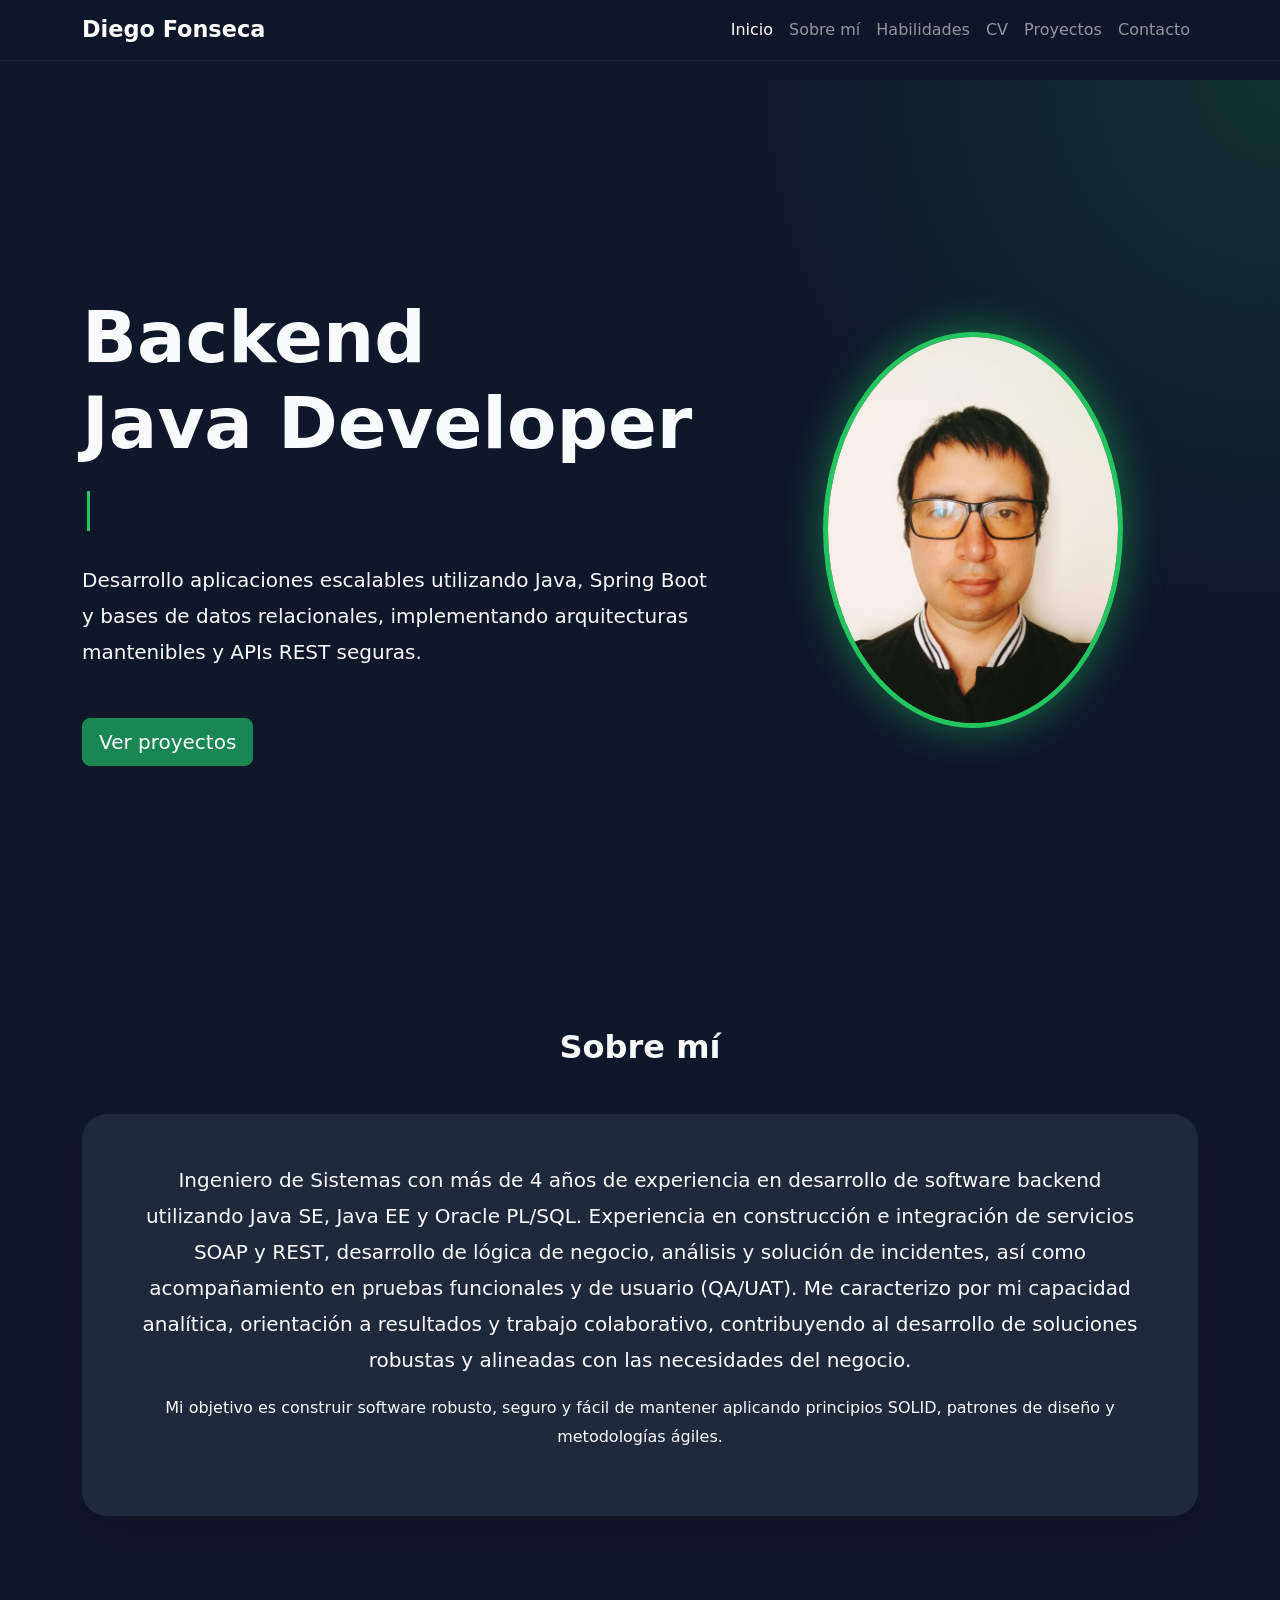
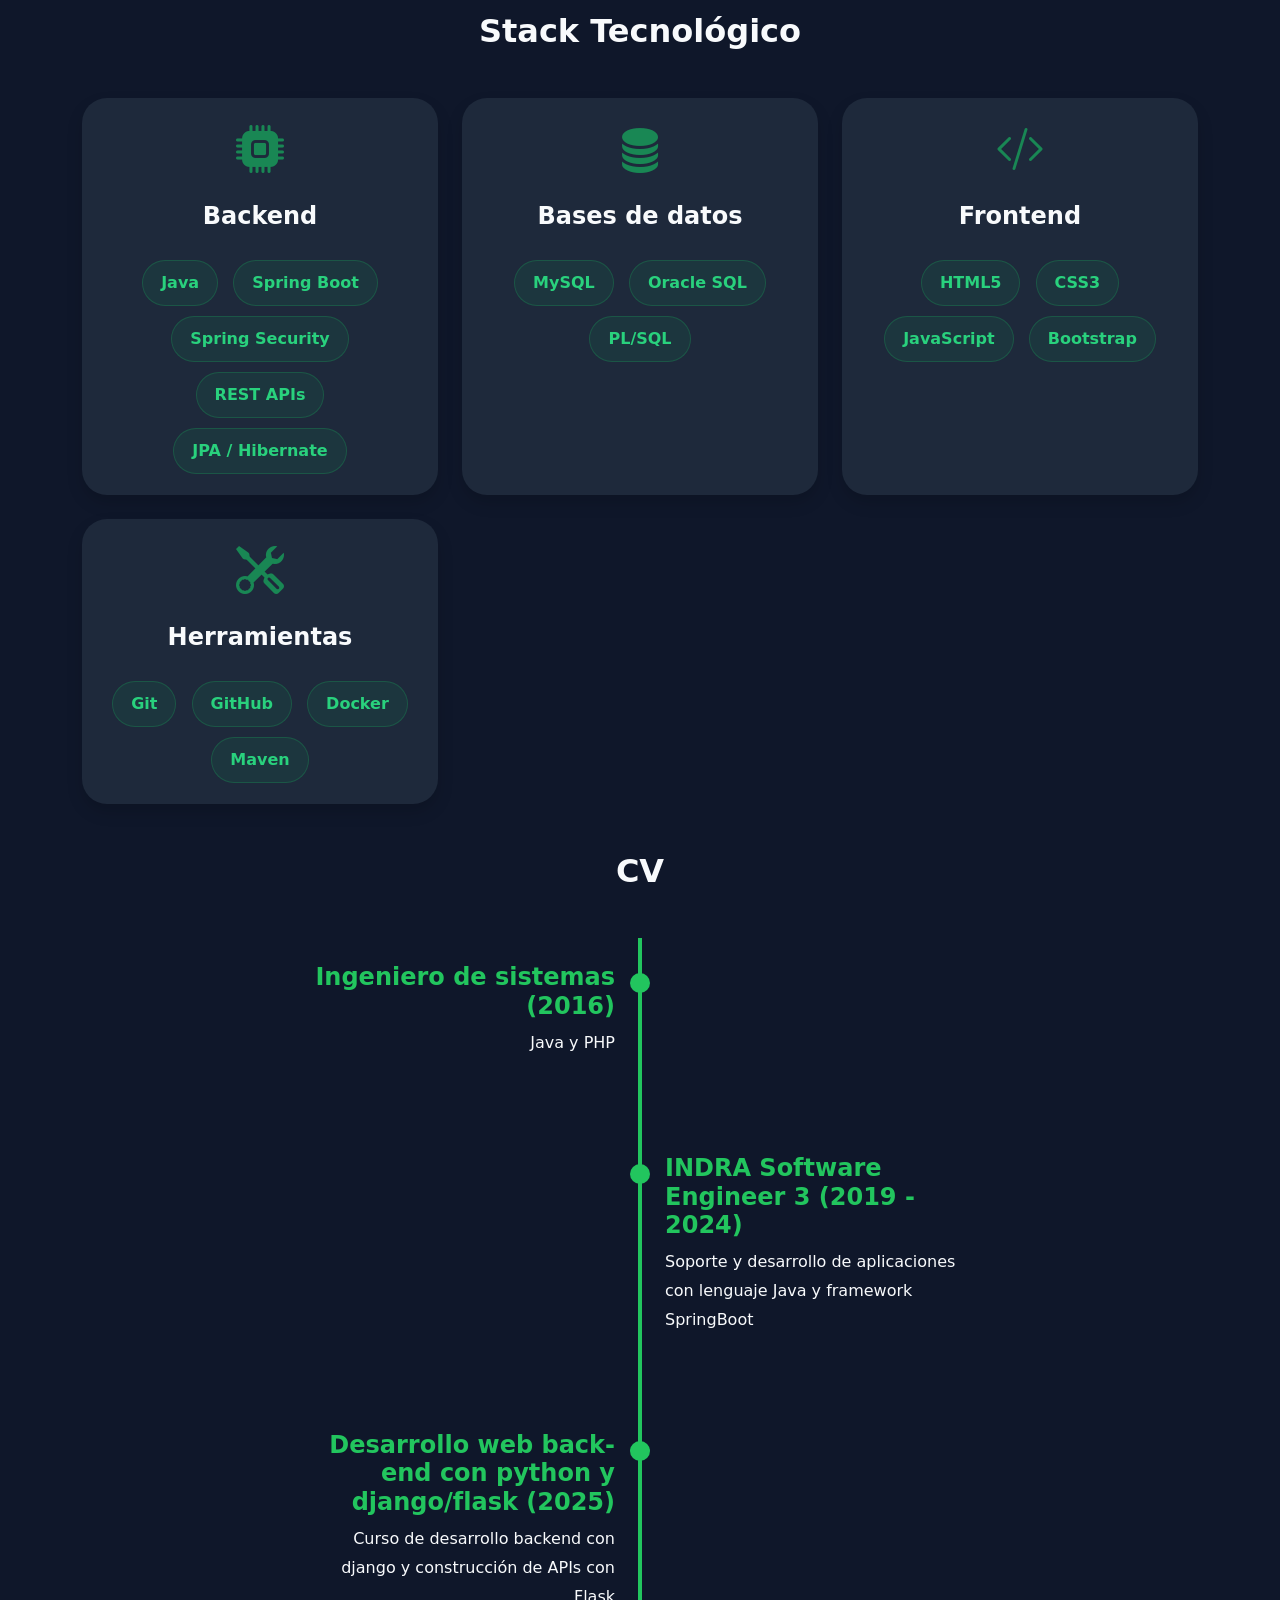
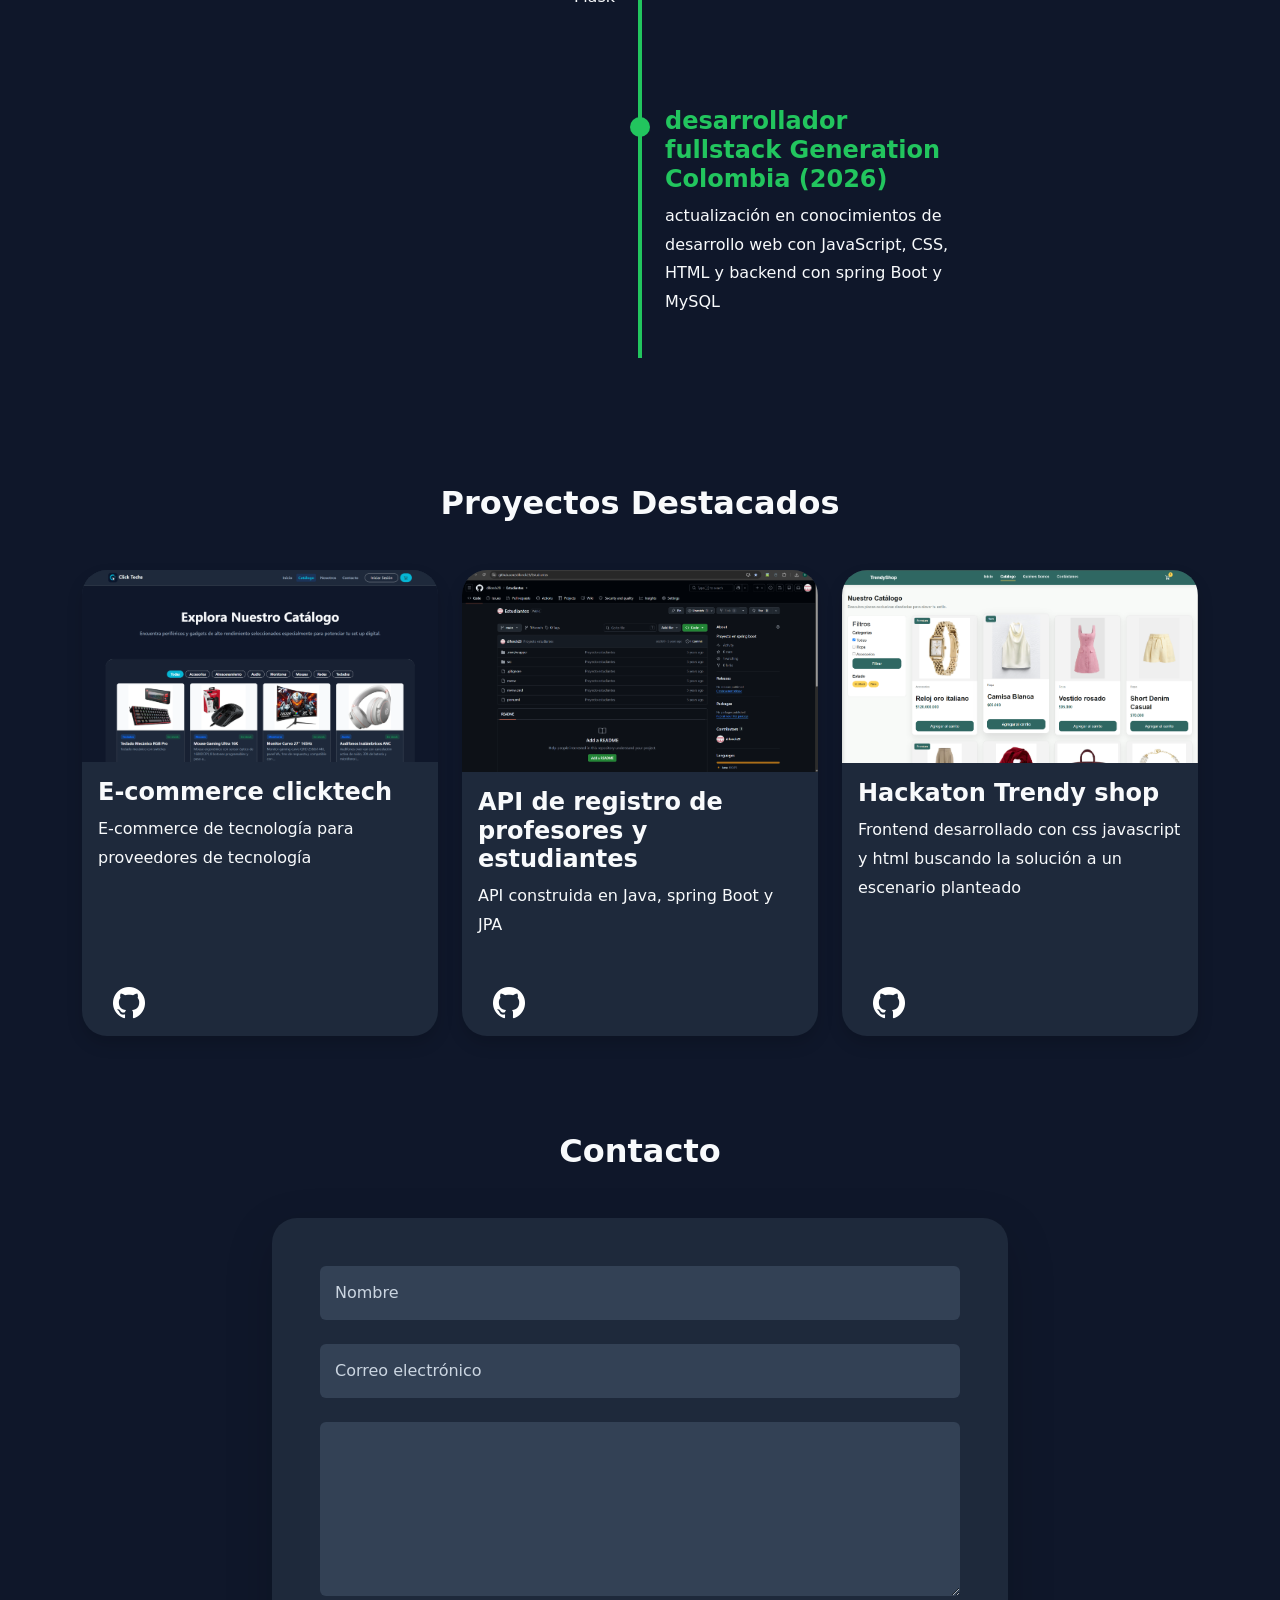
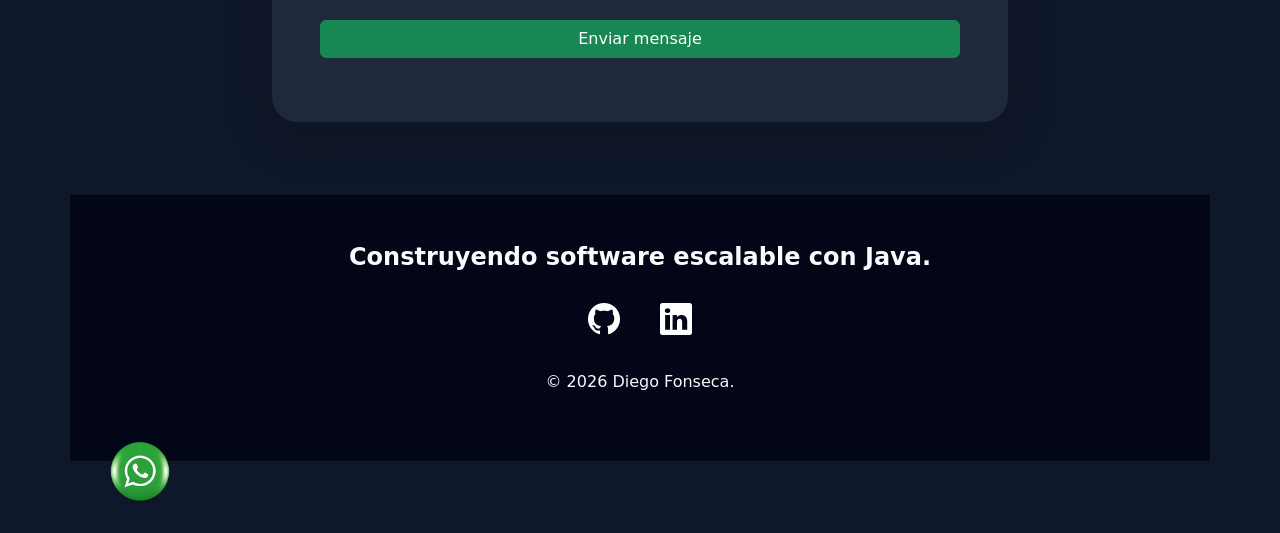
==== commit 823e163a: "ajuste proyectos realizados" ====
--- a/index.html
+++ b/index.html
@@ -114,32 +114,6 @@
               class="img-fluid foto-perfil"
             />
           </div>
-        </div>
-      </div>
-    </section>
-
-    <!--=================================
-                ESTADÍSTICAS
-    ==================================-->
-
-    <section class="container py-5 animacion">
-      <div class="row text-center g-4">
-        <div class="col-md-4">
-          <h1 id="proyectos-contador" class="display-4 text-success">0</h1>
-
-          <h4>Proyectos realizados</h4>
-        </div>
-
-        <div class="col-md-4">
-          <h1 id="tecnologias-contador" class="display-4 text-success">0</h1>
-
-          <h4>Tecnologías</h4>
-        </div>
-
-        <div class="col-md-4">
-          <h1 id="apis-contador" class="display-4 text-success">0</h1>
-
-          <h4>APIs desarrolladas</h4>
         </div>
       </div>
     </section>
@@ -285,7 +259,7 @@
         </div>
 
         <div class="timeline-item">
-          <h4>INDRA (2019 - 2024)</h4>
+          <h4>INDRA Software Engineer 3 (2019 - 2024)</h4>
           <p>
             Soporte y desarrollo de aplicaciones con lenguaje Java y framework
             SpringBoot
